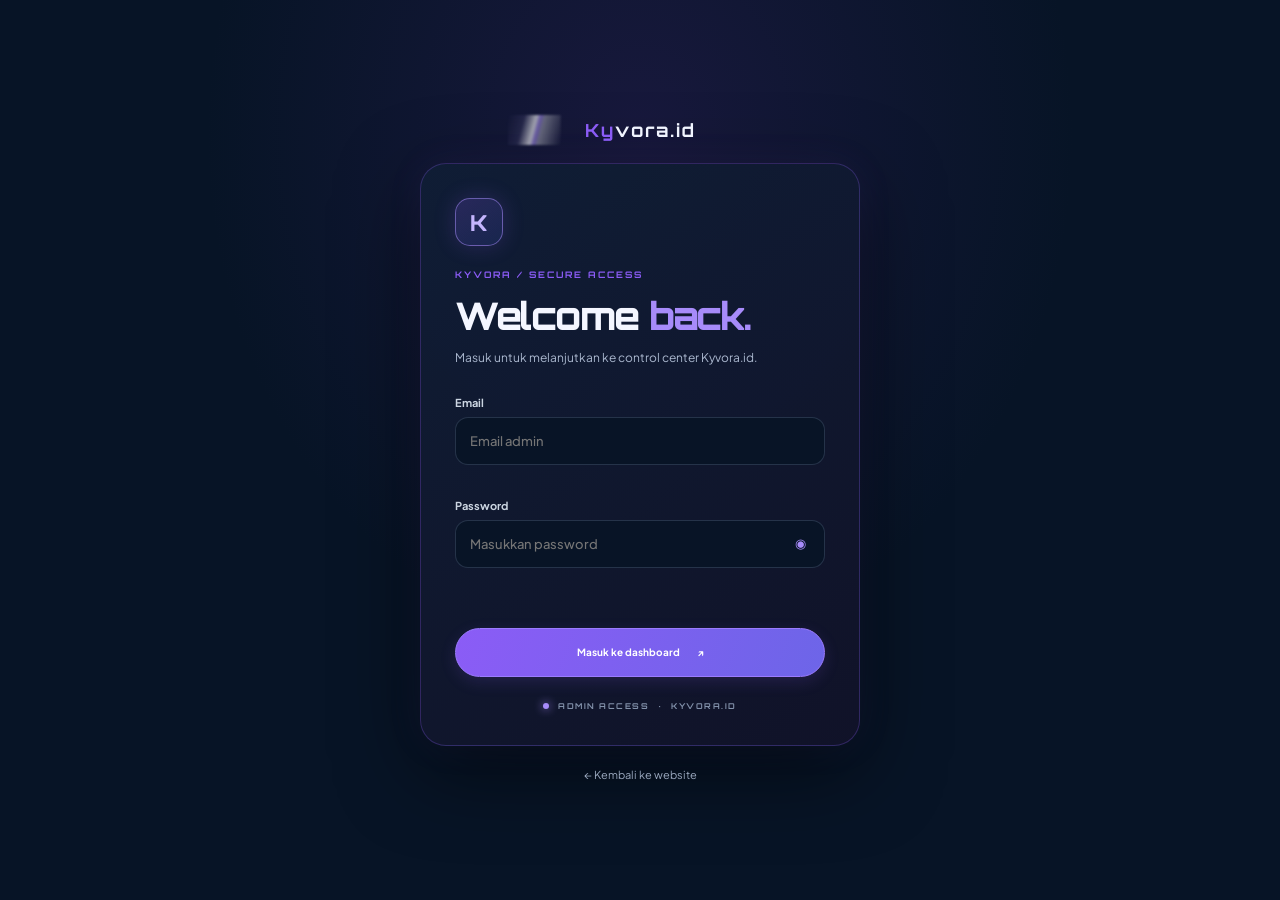
==== admin-catalog.html @ 009f9d8d "Copy Kyvora.id website into independent demo repository" ====
<!doctype html><html lang="id"><head><meta charset="utf-8"><meta name="viewport" content="width=device-width,initial-scale=1"><meta name="theme-color" content="#071426"><title>Kelola Katalog — Kyvora.id</title><link rel="preconnect" href="https://fonts.googleapis.com"><link rel="preconnect" href="https://fonts.gstatic.com" crossorigin><link href="https://fonts.googleapis.com/css2?family=Orbitron:wght@400..900&family=Plus+Jakarta+Sans:wght@400;500;600;700;800&display=swap" rel="stylesheet"><link rel="stylesheet" href="assets/css/style.css?v=admin-auth-2"><script src="assets/js/admin-auth.js?v=1"></script></head><body class="admin-body"><header class="admin-topbar"><a class="brand" href="admin.html"><span class="brand-name"><span class="brand-ky">Ky</span><span class="brand-rest">vora.id</span></span> <span class="admin-label">ADMIN</span></a><div class="admin-menu-wrap"><button class="admin-menu-toggle" aria-label="Buka menu admin" aria-expanded="false">☰</button><nav class="admin-menu"><a href="admin.html">Dashboard</a><a class="active" href="admin-catalog.html">Kelola katalog</a><a href="admin-testimonials.html">Kelola testimoni</a><a href="#" data-auth-placeholder="logout">Logout</a><a href="index.html">← Lihat website</a></nav></div></header><main class="admin-main"><div class="admin-heading"><div><p class="admin-kicker">PRODUCT MANAGEMENT / 01</p><h1>Kelola <span>katalog.</span></h1><p class="admin-subtitle">Tambah akun game, atur detail produk, unggah banyak foto, dan sesuaikan crop sebelum ditampilkan.</p></div><div class="admin-stats"><div><strong id="total-products">0</strong><span>TOTAL PRODUK</span></div><div><strong id="available-products">0</strong><span>TERSEDIA</span></div></div></div><div class="admin-notice"><strong>Penyimpanan lokal sementara</strong><span>Data dan foto hanya tersimpan di browser/perangkat ini. Supabase akan dihubungkan setelah fitur admin selesai.</span></div><div class="admin-layout"><section class="admin-panel admin-form-panel"><div class="admin-panel-heading"><div><p class="admin-kicker">PRODUCT DETAILS</p><h2 id="form-heading">Tambah produk</h2></div><span class="admin-step">01</span></div><form id="product-form"><input type="hidden" id="product-id"><label class="admin-field">Nama akun<input id="product-name" required maxlength="90" placeholder="Contoh: akun Mythic Full Skin"></label><label class="admin-field">Game<input id="product-game" required maxlength="60" placeholder="Contoh: Mobile Legends"></label><label class="admin-field">Harga (Rp)<input id="product-price" type="number" min="0" step="1000" required placeholder="Contoh: 1500000"></label><label class="admin-field">Deskripsi<textarea id="product-description" rows="4" maxlength="1200" placeholder="Rank, skin, item, server, dan detail akun..."></textarea></label><label class="admin-field">Status stok<select id="product-status"><option value="available">Tersedia</option><option value="sold">Terjual</option></select></label><div class="admin-field"><span class="admin-field-label">Foto akun (maksimal 20 foto)</span><label class="upload-area" for="product-images"><span class="upload-symbol">＋</span><strong>Pilih beberapa foto akun</strong><small>JPG, PNG, WebP · Maksimal 20 foto · 8 MB per foto</small><input id="product-images" type="file" accept="image/png,image/jpeg,image/webp" multiple></label><div id="image-queue" class="image-queue"></div></div><div class="admin-form-actions"><button class="admin-primary" type="submit" id="save-product">Simpan produk <span>↗</span></button><button class="admin-secondary" type="button" id="reset-form">Reset</button></div><p class="admin-form-message" id="form-message" role="status"></p></form></section><section class="admin-panel admin-list-panel"><div class="admin-panel-heading"><div><p class="admin-kicker">YOUR INVENTORY</p><h2>Daftar produk</h2></div><span class="admin-step">02</span></div><div class="admin-list-toolbar"><input id="admin-search" type="search" placeholder="Cari nama akun atau game..." aria-label="Cari produk"><button id="export-products" class="admin-secondary" type="button">Backup JSON ↓</button></div><div id="admin-product-list" class="admin-product-list"></div></section></div></main><script src="assets/js/admin-menu.js" defer></script><script src="assets/js/photo-editor.js?v=photo-gesture-2" defer></script><script src="assets/js/admin.js?v=photo-modal-5" defer></script></body></html>
---- assets/css/style.css ----
:root{color-scheme:dark;--bg:#071426;--panel:#0d1b30;--panel2:#12243d;--line:#203653;--text:#f1f5ff;--muted:#9eacc2;--accent:#8b5cf6;--violet:#60a5fa;--font:'Plus Jakarta Sans',sans-serif;--display:'Orbitron',sans-serif}*{box-sizing:border-box}html{scroll-behavior:smooth}body{margin:0;background:var(--bg);color:var(--text);font-family:var(--font);-webkit-font-smoothing:antialiased}a{color:inherit;text-decoration:none}.announcement{height:30px;display:flex;justify-content:center;align-items:center;gap:12px;background:var(--accent);color:#11170b;font-size:9px;font-weight:800;letter-spacing:2px}.announcement span{font-size:13px}.site-header{height:82px;padding:0 7.2%;display:flex;align-items:center;justify-content:space-between;border-bottom:1px solid #ffffff12;background:#071426f2;position:sticky;top:0;z-index:10;backdrop-filter:blur(16px)}.brand{display:flex;align-items:center;gap:10px;font:700 18px var(--display);letter-spacing:2px}.brand-mark{display:grid;place-items:center;width:32px;height:32px;background:var(--accent);color:#10150b;font:700 21px var(--display);clip-path:polygon(0 0,100% 0,100% 72%,72% 100%,0 100%)}.brand-dot{color:var(--accent)}.desktop-nav{display:flex;gap:38px;color:#aeb5c4;font-size:12px}.desktop-nav a:hover,.text-link:hover{color:var(--accent)}.header-cta{font-size:11px;font-weight:700;border:1px solid #394153;padding:12px 17px;border-radius:3px}.header-cta span{color:var(--accent);margin-left:12px}.menu-toggle{display:none;background:none;border:0;color:white;font-size:23px}.hero{min-height:620px;padding:76px 7.2% 65px;display:grid;grid-template-columns:1fr 1fr;gap:5%;align-items:center;overflow:hidden}.hero-copy{max-width:570px}.eyebrow{font-size:9px;letter-spacing:2.5px;font-weight:800;color:var(--accent)}.pulse,.tag-live{display:inline-block;width:7px;height:7px;border-radius:50%;background:var(--accent);box-shadow:0 0 12px var(--accent);margin-right:9px}.hero h1{font:700 clamp(55px,7vw,91px)/.91 var(--display);letter-spacing:-5px;margin:25px 0 22px}.hero h1 span,.section-heading h2 span,.why-inner h2 span,.faq h2 span{color:var(--accent)}.hero-copy>p{color:var(--muted);font-size:13px;line-height:1.9;max-width:440px}.hero-actions{display:flex;align-items:center;gap:27px;margin-top:30px}.button{padding:15px 20px;font-size:11px;font-weight:800;border-radius:3px}.button-primary{background:var(--accent);color:#11170b}.button-primary span{margin-left:24px}.text-link{font-size:11px;font-weight:700}.text-link span{color:var(--accent);margin-left:8px}.hero-meta{display:flex;align-items:center;gap:20px;margin-top:57px}.hero-meta div{display:grid;gap:5px}.hero-meta strong{font:700 10px var(--display);letter-spacing:1px}.hero-meta small{font-size:9px;color:var(--muted)}.hero-meta i{height:25px;width:1px;background:var(--line)}.hero-art{height:440px;position:relative;display:grid;place-items:center;background:radial-gradient(ellipse at 50% 50%,#254b8a55,transparent 58%),linear-gradient(135deg,#0d1b30,#08172a 65%);border:1px solid #8e73ff33;overflow:hidden}.art-grid{position:absolute;inset:0;background-image:linear-gradient(#ffffff09 1px,transparent 1px),linear-gradient(90deg,#ffffff09 1px,transparent 1px);background-size:38px 38px;mask-image:linear-gradient(transparent,#000 20%,#000 80%,transparent)}.orbit{position:absolute;border:1px solid #8b5cf635;border-radius:50%;transform:rotate(-25deg)}.orbit-one{width:390px;height:170px}.orbit-two{width:310px;height:300px;border-color:#60a5fa55;transform:rotate(45deg)}.hero-emblem{width:205px;height:235px;display:flex;flex-direction:column;justify-content:center;align-items:center;gap:12px;background:linear-gradient(145deg,#8b5cf6,#3157a8 75%);clip-path:polygon(0 0,100% 0,100% 76%,50% 100%,0 76%);color:#ffffff;filter:drop-shadow(0 0 35px #8b5cf655);transform:rotate(-7deg)}.emblem-top{font:700 145px/.9 var(--display);letter-spacing:-15px}.emblem-bottom{font:800 10px var(--display);letter-spacing:5px}.floating-tag{position:absolute;display:flex;align-items:center;gap:11px;padding:12px 15px;background:#0d1b30ef;border:1px solid #ffffff20;box-shadow:0 12px 35px #0006}.floating-tag b,.floating-tag small{display:block}.floating-tag b{font-size:9px;letter-spacing:1px}.floating-tag small{font-size:9px;color:var(--muted);margin-top:4px}.tag-top{top:55px;right:25px}.tag-bottom{bottom:55px;left:20px}.tag-icon{font-size:22px;color:var(--accent)}.tag-live{width:6px;height:6px;margin:0}.art-caption{position:absolute;bottom:17px;right:18px;font:700 8px var(--display);letter-spacing:2px;color:#788294}.art-caption span{color:var(--accent)}.ticker{overflow:hidden;border-block:1px solid var(--line);padding:17px 0;color:#b6bdca;font:700 10px var(--display);letter-spacing:2px;white-space:nowrap}.ticker div{text-align:center}.ticker b{color:var(--accent);padding:0 28px}.section-wrap{padding:105px 7.2%}.section-heading{display:flex;justify-content:space-between;align-items:end}.section-heading h2,.faq h2{font:700 clamp(37px,5vw,57px)/1.05 var(--display);letter-spacing:-2px;margin:15px 0}.section-heading p{font-size:12px;color:var(--muted)}.catalog-count{text-align:right;display:grid;gap:4px}.catalog-count strong{font:700 35px var(--display)}.catalog-count span{font-size:8px;letter-spacing:2px;color:var(--muted)}.catalog-tools{display:flex;gap:12px;align-items:center;margin:38px 0 25px;flex-wrap:wrap}.search-box{display:flex;align-items:center;gap:10px;background:var(--panel);border:1px solid var(--line);padding:0 14px;height:43px;flex:1;min-width:210px}.search-box span{font-size:23px;color:var(--accent)}.search-box input{background:none;border:0;outline:0;color:white;width:100%;font:11px var(--font)}.filter-list{display:flex;gap:7px}.filter,.catalog-tools select{height:43px;padding:0 15px;border:1px solid var(--line);background:var(--panel);color:#aab2c0;font:10px var(--font);cursor:pointer}.filter.active{background:var(--accent);color:#11170b;border-color:var(--accent);font-weight:800}.catalog-tools select{min-width:125px}.product-grid{display:grid;grid-template-columns:repeat(3,minmax(0,1fr));gap:18px}.empty-state{grid-column:1/-1;text-align:center;padding:65px 20px;border:1px dashed #30384a;background:#09182b}.empty-state>span{font-size:25px;color:var(--accent)}.empty-state h3{font:600 20px var(--display);margin:13px 0 7px}.empty-state p{font-size:11px;color:var(--muted)}.product-card{background:var(--panel);border:1px solid var(--line);overflow:hidden}.product-image{height:190px;background:linear-gradient(135deg,#202a3c,#111722);display:grid;place-items:center;color:#64728b;font:700 12px var(--display);letter-spacing:2px}.product-info{padding:17px}.product-info h3{font:600 16px var(--display);margin:0 0 8px}.product-info p{font-size:11px;color:var(--muted);line-height:1.6}.product-price{color:var(--accent);font:700 17px var(--display)}.why-section{background:#0b1a2e;border-block:1px solid var(--line)}.why-inner h2{font:700 clamp(36px,5vw,58px)/1.08 var(--display);letter-spacing:-2px;margin:18px 0 55px}.benefit-grid{display:grid;grid-template-columns:repeat(3,1fr);gap:35px}.benefit-grid article{border-top:1px solid #3b4658;padding-top:18px}.benefit-grid article>b{font:700 9px var(--display);letter-spacing:2px;color:var(--accent)}.benefit-grid h3{font:600 18px var(--display);margin:25px 0 10px}.benefit-grid p{font-size:11px;color:var(--muted);line-height:1.8;max-width:270px}.faq{display:grid;grid-template-columns:.8fr 1.2fr;gap:9%}.faq-list details{border-bottom:1px solid var(--line);padding:20px 0}.faq-list summary{cursor:pointer;list-style:none;font-size:12px;font-weight:700;display:flex;justify-content:space-between}.faq-list summary::-webkit-details-marker{display:none}.faq-list summary span{color:var(--accent);font-size:17px}.faq-list details p{font-size:11px;line-height:1.8;color:var(--muted);max-width:490px}.site-footer{padding:35px 7.2%;border-top:1px solid var(--line);display:flex;align-items:center;justify-content:space-between}.site-footer>p,.site-footer>small{font-size:8px;letter-spacing:1.5px;color:var(--muted)}@media(max-width:800px){.site-header{height:70px;padding:0 5%}.desktop-nav{gap:17px}.hero{padding:65px 5%;gap:25px}.hero-art{height:350px}.hero-meta{gap:12px}.section-wrap{padding:80px 5%}.product-grid{grid-template-columns:repeat(2,minmax(0,1fr))}}@media(max-width:600px){.announcement{font-size:8px;letter-spacing:1.3px}.desktop-nav,.header-cta{display:none}.menu-toggle{display:block}.site-header.nav-open .desktop-nav{display:flex;position:absolute;top:69px;left:0;right:0;padding:22px 5%;background:#09182b;flex-direction:column;gap:20px;border-bottom:1px solid var(--line)}.hero{grid-template-columns:1fr;padding-top:55px}.hero h1{font-size:68px}.hero-art{height:330px;margin-top:20px}.hero-meta{margin-top:40px}.section-heading{align-items:start}.section-heading h2{font-size:40px}.catalog-tools{align-items:stretch}.search-box{flex-basis:100%}.filter-list{flex:1}.filter{flex:1;padding:0 9px}.catalog-tools select{flex:1}.product-grid{grid-template-columns:1fr}.product-image{height:210px}.benefit-grid{grid-template-columns:1fr;gap:25px}.why-inner h2{margin-bottom:35px}.faq{grid-template-columns:1fr;gap:20px}.site-footer{flex-wrap:wrap;gap:17px}.site-footer>p{order:3;width:100%}}
.testimonials-page{min-height:calc(100vh - 152px);padding-top:100px}
.testimonials-page h1{font:700 clamp(42px,7vw,76px)/1.08 var(--display);letter-spacing:-3px;margin:24px 0 15px}
.testimonials-page h1 span{color:var(--accent)}
.testimonial-intro{color:var(--muted);font-size:13px;line-height:1.8}
.testimonial-empty{margin-top:55px;padding:65px 24px;text-align:center;border:1px dashed var(--line);background:var(--panel)}
.testimonial-empty>span{font-size:26px;color:var(--accent)}
.testimonial-empty h2{font:600 20px var(--display);margin:16px 0 9px}
.testimonial-empty p{max-width:520px;margin:0 auto;color:var(--muted);font-size:12px;line-height:1.8}

/* Admin dashboard */
.admin-body{min-height:100vh;background:#071426}
.admin-topbar{height:76px;padding:0 7.2%;display:flex;align-items:center;justify-content:space-between;border-bottom:1px solid var(--line);background:#09182b}
.admin-label{font:700 8px var(--font);letter-spacing:2px;color:var(--accent);border:1px solid #8b5cf655;padding:6px 8px;border-radius:2px}
.admin-back{font-size:11px;color:var(--muted)}
.admin-main{max-width:1440px;margin:auto;padding:58px 7.2% 90px}
.admin-heading{display:flex;justify-content:space-between;align-items:end;gap:25px;margin-bottom:30px}
.admin-kicker{font:700 9px var(--display);letter-spacing:2px;color:var(--accent);margin:0 0 12px}
.admin-heading h1{font:700 clamp(36px,5vw,58px)/1.05 var(--display);letter-spacing:-2px;margin:0}
.admin-heading h1 span{color:var(--accent)}
.admin-subtitle{font-size:12px;line-height:1.7;color:var(--muted);max-width:510px}
.admin-stats{display:flex;gap:12px}
.admin-stats div{min-width:112px;padding:16px 18px;border:1px solid var(--line);background:var(--panel);display:grid;gap:7px}
.admin-stats strong{font:700 26px var(--display)}
.admin-stats span{font-size:8px;letter-spacing:1.5px;color:var(--muted)}
.admin-notice{display:flex;gap:14px;align-items:start;padding:15px 18px;border:1px solid #8b5cf644;background:#8b5cf60c;margin-bottom:24px}
.admin-notice strong{font-size:10px;color:#c4b5fd;white-space:nowrap}
.admin-notice span{font-size:10px;line-height:1.6;color:var(--muted)}
.admin-layout{display:grid;grid-template-columns:minmax(290px,.82fr) minmax(0,1.18fr);gap:20px;align-items:start}
.admin-panel{background:var(--panel);border:1px solid var(--line);padding:25px}
.admin-panel-heading{display:flex;justify-content:space-between;align-items:start;margin-bottom:25px}
.admin-panel-heading h2{font:600 19px var(--display);margin:0}
.admin-step{font:700 12px var(--display);color:#61728d}
.admin-field{display:grid;gap:9px;margin-bottom:17px;font-size:10px;font-weight:700;color:#dce5f5}
.admin-field input,.admin-field textarea,.admin-field select,.admin-list-toolbar input{width:100%;border:1px solid #29405f;background:#09182b;color:var(--text);padding:13px 14px;border-radius:2px;outline:none;font:11px var(--font)}
.admin-field input:focus,.admin-field textarea:focus,.admin-field select:focus,.admin-list-toolbar input:focus{border-color:var(--accent)}
.admin-field textarea{resize:vertical;line-height:1.6}
.admin-field-label{font-size:10px;font-weight:700;color:#dce5f5}
.upload-area{min-height:120px;border:1px dashed #385174;background:#09182b;display:flex;flex-direction:column;align-items:center;justify-content:center;gap:7px;cursor:pointer;color:var(--text)}
.upload-area input{display:none}
.upload-area strong{font-size:11px}
.upload-area small{font-size:9px;color:var(--muted);font-weight:400}
.upload-symbol{font-size:24px;color:var(--accent)}
.image-preview{display:flex;align-items:center;gap:12px;margin-top:12px}
.image-preview[hidden]{display:none}
.image-preview img{width:76px;height:65px;object-fit:cover;border:1px solid var(--line)}
.text-button{border:0;background:none;color:#c4b5fd;font:10px var(--font);cursor:pointer}
.admin-form-actions{display:flex;gap:9px;margin-top:23px}
.admin-primary,.admin-secondary{min-height:42px;padding:0 16px;border:1px solid var(--line);font:700 10px var(--font);cursor:pointer}
.admin-primary{background:var(--accent);color:#fff;border-color:var(--accent);flex:1}
.admin-primary span{margin-left:15px}
.admin-secondary{background:#10223a;color:#c5d2e5}
.admin-form-message{min-height:15px;font-size:10px;line-height:1.5;color:#c4b5fd}
.admin-list-toolbar{display:flex;gap:9px;margin-bottom:15px}
.admin-list-toolbar input{min-width:0;flex:1}
.admin-list-toolbar .admin-secondary{white-space:nowrap}
.admin-product-list{display:grid;gap:9px}
.admin-empty{padding:35px 20px;text-align:center;border:1px dashed #29405f;color:var(--muted);font-size:11px;line-height:1.7}
.admin-product-row{display:grid;grid-template-columns:66px minmax(0,1fr) auto;gap:13px;align-items:center;padding:12px;border:1px solid #203653;background:#09182b}
.admin-product-thumb{width:66px;height:66px;object-fit:cover;background:#132640}
.admin-thumb-placeholder{display:grid;place-items:center;color:#8b5cf6;font:700 25px var(--display)}
.admin-product-details{min-width:0;display:grid;gap:5px}
.admin-product-details strong{font-size:11px;overflow-wrap:anywhere}
.admin-product-details span{font-size:9px;color:var(--muted)}
.admin-product-details b{font-size:10px;color:#c4b5fd}
.stock-pill{grid-column:3;grid-row:1;align-self:start;font-size:8px;padding:5px 7px;border-radius:2px;white-space:nowrap}
.stock-pill.is-available{background:#14532d55;color:#86efac}
.stock-pill.is-sold{background:#7f1d1d55;color:#fca5a5}
.admin-row-actions{grid-column:2/4;display:flex;gap:7px;justify-content:flex-end}
.admin-row-actions button{padding:6px 10px;border:1px solid var(--line);background:#10223a;color:#d5def0;font:9px var(--font);cursor:pointer}
.admin-row-actions button[data-action="delete"]{color:#fca5a5}
@media(max-width:900px){.admin-layout{grid-template-columns:1fr}.admin-heading{align-items:start;flex-direction:column}.admin-stats{width:100%}.admin-stats div{flex:1}}
@media(max-width:600px){.admin-topbar{height:66px;padding:0 5%}.admin-main{padding:38px 5% 65px}.admin-heading h1{font-size:39px}.admin-notice{flex-direction:column;gap:6px}.admin-panel{padding:18px}.admin-list-toolbar{flex-wrap:wrap}.admin-list-toolbar input{flex-basis:100%}.admin-product-row{grid-template-columns:54px minmax(0,1fr) auto;gap:9px;padding:9px}.admin-product-thumb{width:54px;height:54px}.admin-product-details strong{font-size:10px}.stock-pill{font-size:7px}}

.product-card>img{display:block;width:100%;height:190px;object-fit:cover;background:#10223a}
@media(max-width:600px){.product-card>img{height:210px}}

/* Admin hamburger navigation, dashboard and image crop controls */
.admin-menu-wrap{position:relative}.admin-menu-toggle{width:42px;height:42px;border:1px solid var(--line);background:var(--panel);color:var(--text);font-size:22px;cursor:pointer;border-radius:3px}.admin-menu{display:none;position:absolute;right:0;top:52px;min-width:220px;padding:8px;background:#0b1a2e;border:1px solid var(--line);box-shadow:0 18px 40px #0008;z-index:30}.admin-menu.is-open{display:grid}.admin-menu a{padding:13px 14px;font-size:11px;color:#c4cfe0;border-bottom:1px solid #ffffff0c}.admin-menu a:last-child{border:0;color:#c4b5fd}.admin-menu a:hover,.admin-menu a.active{background:#172b48;color:#fff}.admin-overview-grid{display:grid;grid-template-columns:repeat(2,minmax(0,1fr));gap:18px;margin:28px 0}.admin-overview-card{display:grid;gap:10px;padding:25px;background:var(--panel);border:1px solid var(--line)}.admin-overview-card:hover{border-color:var(--accent)}.admin-overview-icon{font-size:24px;color:#c4b5fd}.admin-overview-label{font:700 8px var(--display);letter-spacing:1.8px;color:var(--muted)}.admin-overview-card strong{font:700 38px var(--display)}.admin-overview-card b{font:600 15px var(--display)}.admin-overview-card small{font-size:10px;color:var(--muted);line-height:1.6}.admin-overview-card small i{float:right;color:#c4b5fd;font-style:normal}.dashboard-guide{margin-top:20px}.dashboard-guide h2{font:600 20px var(--display);margin:0 0 20px}.dashboard-links{display:grid}.dashboard-links>a{display:flex;align-items:center;gap:16px;padding:17px 0;border-top:1px solid var(--line)}.dashboard-links>a>span{font:700 10px var(--display);color:#a78bfa}.dashboard-links>a div{display:grid;gap:5px;flex:1}.dashboard-links b{font-size:11px}.dashboard-links small{font-size:10px;color:var(--muted)}.dashboard-links i{font-style:normal;color:#c4b5fd}.crop-controls{display:grid;gap:13px;margin-top:14px;padding:14px;background:#09182b;border:1px solid var(--line)}.crop-controls label{display:grid;gap:8px;font-size:10px;color:#dce5f5}.crop-controls select{width:100%;background:#10223a;color:var(--text);border:1px solid #29405f;padding:10px;font:10px var(--font)}.crop-controls input[type=range]{width:100%;accent-color:#8b5cf6}.crop-controls small{font-size:9px;line-height:1.6;color:var(--muted)}.image-queue{display:grid;grid-template-columns:repeat(3,minmax(0,1fr));gap:8px;margin-top:12px}.queue-item{position:relative;min-width:0;border:1px solid var(--line);background:#09182b;overflow:hidden}.queue-item img,.queue-placeholder{display:block;width:100%;aspect-ratio:1;object-fit:cover}.queue-placeholder{display:grid;place-items:center;color:#9eacc2;font:700 10px var(--display)}.queue-item>span{display:block;padding:6px;font-size:8px;color:var(--muted);overflow:hidden;text-overflow:ellipsis;white-space:nowrap}.queue-item>button{position:absolute;right:5px;top:5px;width:23px;height:23px;border:0;border-radius:50%;background:#071426ef;color:white;font-size:17px;cursor:pointer}.queue-count{grid-column:1/-1;color:var(--muted);font-size:9px}.testimonial-grid{display:grid;grid-template-columns:repeat(2,minmax(0,1fr));gap:18px;margin-top:45px}.testimonial-card{background:var(--panel);border:1px solid var(--line);overflow:hidden}.testimonial-photos{display:grid;grid-template-columns:repeat(2,minmax(0,1fr));gap:3px;background:#071426}.testimonial-photos img{width:100%;height:230px;object-fit:cover}.testimonial-card-copy{padding:20px}.testimonial-card-copy small{font-size:8px;letter-spacing:1.5px;color:#c4b5fd}.testimonial-card-copy h2{font:600 17px var(--display);margin:10px 0}.testimonial-card-copy p{font-size:11px;line-height:1.8;color:var(--muted);white-space:pre-wrap}@media(max-width:700px){.admin-overview-grid,.testimonial-grid{grid-template-columns:1fr}.image-queue{grid-template-columns:repeat(3,minmax(0,1fr))}.testimonial-photos img{height:180px}}

/* Mobile/admin layout hardening */
.admin-topbar{position:relative;z-index:50;display:flex!important;align-items:center!important;justify-content:space-between!important;gap:14px!important}
.admin-topbar>.brand{flex:0 1 auto;min-width:0;white-space:nowrap}
.admin-menu-wrap{position:relative!important;display:block!important;flex:0 0 auto!important;margin-left:auto!important}
.admin-menu-toggle{display:grid!important;place-items:center!important;width:42px!important;height:42px!important;padding:0!important;line-height:1!important}
.admin-menu{display:none!important;position:absolute!important;top:calc(100% + 10px)!important;right:0!important;left:auto!important;width:min(260px,calc(100vw - 32px))!important;min-width:0!important;padding:8px!important;background:#0b1a2e!important;border:1px solid var(--line)!important;box-shadow:0 18px 40px #000b!important;z-index:100!important}
.admin-menu.is-open{display:grid!important;grid-template-columns:1fr!important}
.admin-menu a{display:block!important;width:100%!important;padding:14px!important;white-space:normal!important;line-height:1.45!important;font-size:12px!important}
.admin-overview-grid{display:grid!important;grid-template-columns:repeat(2,minmax(0,1fr))!important;gap:16px!important;align-items:stretch!important}
.admin-overview-card{display:grid!important;grid-template-columns:minmax(0,1fr)!important;gap:9px!important;align-content:start!important;min-width:0!important;padding:22px!important;line-height:1.55!important}
.admin-overview-card>*{display:block!important;min-width:0!important}
.admin-overview-card strong{font-size:36px!important;line-height:1.15!important}
.admin-overview-card b{font-size:15px!important;line-height:1.4!important}
.admin-overview-card small{font-size:11px!important;line-height:1.65!important}
.dashboard-guide{display:block!important;margin-top:18px!important}
.dashboard-guide h2{display:block!important;line-height:1.3!important;margin:0 0 18px!important}
.dashboard-links{display:grid!important;grid-template-columns:1fr!important}
.dashboard-links>a{display:flex!important;align-items:center!important;gap:14px!important;width:100%!important;padding:17px 0!important;line-height:1.5!important}
.dashboard-links>a>span{display:block!important;flex:0 0 24px!important}
.dashboard-links>a div{display:grid!important;grid-template-columns:1fr!important;gap:5px!important;flex:1 1 auto!important;min-width:0!important}
.dashboard-links b,.dashboard-links small{display:block!important;line-height:1.55!important}
.dashboard-links i{display:block!important;flex:0 0 auto!important}
@media(max-width:600px){
 .admin-topbar{height:66px!important;padding:0 5%!important}
 .admin-topbar>.brand{font-size:15px!important;letter-spacing:1.3px!important;gap:7px!important}
 .admin-label{font-size:7px!important;padding:5px 6px!important}
 .admin-overview-grid{grid-template-columns:1fr!important;gap:12px!important;margin:22px 0!important}
 .admin-overview-card{padding:19px!important}
 .admin-main{padding-top:34px!important}
 .admin-heading h1{font-size:clamp(34px,10vw,42px)!important;line-height:1.08!important}
 .admin-subtitle{font-size:12px!important;line-height:1.75!important}
 .dashboard-guide{padding:20px!important}
 .dashboard-guide h2{font-size:19px!important}
 .dashboard-links>a{gap:11px!important}
}


/* Per-photo editor */
.photo-editor{border:1px solid var(--line);background:#09182b;padding:10px;margin:12px 0}
.photo-editor-head{display:flex;align-items:center;gap:12px}
.photo-editor-head>img{width:104px;height:104px;object-fit:cover;background:#10223a;border:1px solid var(--line)}
.photo-editor-head>div{display:grid;gap:6px;min-width:0;flex:1}
.photo-editor-head b{font-size:11px}.photo-editor-head small,.photo-preview-tag{font-size:9px;color:var(--muted);overflow-wrap:anywhere}
.photo-preview-tag{color:#c4b5fd}
.photo-editor-head>button{align-self:flex-start;width:28px;height:28px;border:1px solid var(--line);background:#132640;color:#fff;font-size:18px}
.photo-editor-controls{display:grid;grid-template-columns:1fr 1fr;gap:12px;margin-top:12px}
.photo-editor-controls label{display:grid;gap:7px;font-size:9px;color:#dce5f5}
.photo-editor-controls select{width:100%;padding:9px;background:#10223a;border:1px solid #29405f;color:white;font:10px var(--font)}
.photo-editor-controls input{width:100%;accent-color:var(--accent)}
.photo-editor-controls output{color:#c4b5fd;font-size:9px}
@media(max-width:600px){.photo-editor-controls{grid-template-columns:1fr}.photo-editor-head>img{width:84px;height:84px}}
/* Storefront account photo gallery */
.product-gallery{position:relative;overflow:hidden;background:#09182b}
.gallery-track{display:flex;transition:transform .35s ease;will-change:transform}
.gallery-track>img,.gallery-track>.product-image{display:block;flex:0 0 100%;width:100%;height:220px;object-fit:cover;cursor:zoom-in}
.gallery-arrow{position:absolute;top:50%;transform:translateY(-50%);width:34px;height:34px;border:1px solid #ffffff55;border-radius:50%;background:#071426cc;color:#fff;font-size:22px;z-index:2}
.gallery-prev{left:10px}.gallery-next{right:10px}
.gallery-dots{position:absolute;bottom:10px;left:0;right:0;display:flex;justify-content:center;gap:6px}
.gallery-dots button{width:7px;height:7px;padding:0;border:0;border-radius:50%;background:#ffffff70}
.gallery-dots button.active{width:18px;border-radius:8px;background:#c4b5fd}
.product-card-actions{display:flex;align-items:center;justify-content:space-between;gap:10px;margin-top:18px}
.preview-images,.buy-account{min-height:38px;display:inline-flex;align-items:center;justify-content:center;padding:0 12px;border:1px solid var(--line);font:700 9px var(--font)}
.preview-images{background:#10223a;color:#dce5f5;cursor:pointer}.preview-images:disabled{opacity:.45;cursor:not-allowed}
.buy-account{margin-left:auto;background:var(--accent);border-color:var(--accent);color:#fff;white-space:nowrap}
.buy-account.is-sold{background:#26364d;border-color:#26364d;color:#9eacc2;pointer-events:none}
.image-lightbox{position:fixed;inset:0;z-index:9999;display:none;align-items:center;justify-content:center;padding:18px;background:#020711ed}
.image-lightbox.open{display:flex}
.lightbox-panel{position:relative;width:min(92vw,760px);height:min(88vh,850px);display:flex;align-items:center;justify-content:center}
.lightbox-panel>img{max-width:100%;max-height:100%;object-fit:contain}
.lightbox-close,.lightbox-prev,.lightbox-next{position:absolute;z-index:2;width:42px;height:42px;border:1px solid #ffffff44;border-radius:50%;background:#0d1b30eF;color:white;font-size:25px}
.lightbox-close{top:0;right:0}.lightbox-prev{left:0;top:50%}.lightbox-next{right:0;top:50%}
.lightbox-count{position:absolute;bottom:0;left:0;right:0;text-align:center;color:#fff;font-size:11px}
@media(max-width:600px){.gallery-track>img,.gallery-track>.product-image{height:230px}.product-card-actions{gap:7px}.preview-images,.buy-account{padding:0 9px;font-size:8px}}

/* Natural-size storefront gallery refinements */
.product-gallery{position:relative;overflow:hidden;height:auto;touch-action:pan-y}
.gallery-track{display:flex;align-items:flex-start;transition:transform .35s ease;will-change:transform}
.gallery-track>img{display:block;flex:0 0 100%;width:100%;height:auto;max-height:none;object-fit:contain;cursor:zoom-in}
.gallery-track>.product-image{display:grid;flex:0 0 100%;width:100%;height:210px;place-items:center}
.gallery-arrow{display:none!important}
.product-gallery .preview-images{position:absolute;right:10px;bottom:10px;z-index:4;min-height:32px;padding:0 12px;border:1px solid #ffffff55;background:#071426df;color:#fff;font:700 9px var(--font);cursor:pointer;backdrop-filter:blur(8px)}
.product-gallery .gallery-dots{z-index:3;pointer-events:none}
.product-gallery .gallery-dots span{display:block;width:6px;height:6px;border-radius:50%;background:#ffffff75}
.product-gallery .gallery-dots span.active{width:17px;border-radius:8px;background:#c4b5fd}
.product-card-actions{justify-content:flex-end;margin-top:16px}
.buy-account{margin-left:auto}
.lightbox-panel{width:min(96vw,1100px);height:min(94vh,1100px)}
.lightbox-panel>img{width:auto;height:auto;max-width:100%;max-height:100%;object-fit:contain}
.lightbox-prev,.lightbox-next{display:none!important}

/* Per-photo edit modal and tidy image tiles */
.image-queue{display:grid;grid-template-columns:repeat(3,minmax(0,1fr));gap:10px;margin-top:14px}.photo-tile{min-width:0;padding:7px;background:#09182b;border:1px solid var(--line)}.photo-tile>img{display:block;width:100%;height:112px;object-fit:contain;background:#050d19}.photo-tile>small{display:block;padding:7px 2px 1px;color:var(--muted);font-size:9px}.photo-tile-actions{display:flex;gap:5px;margin-top:7px}.photo-tile-actions button{min-width:0;min-height:31px;padding:0 8px;border:1px solid var(--line);background:#142743;color:#e7eaff;font:700 9px var(--font)}.photo-tile-actions [data-edit]{flex:1;color:#c4b5fd}.photo-tile-actions [data-remove]{width:31px;padding:0;color:#fda4af;font-size:18px}.photo-modal[hidden]{display:none!important}.photo-modal{position:fixed;inset:0;z-index:10000;display:none;align-items:center;justify-content:center;padding:16px;background:#020711ef}.photo-modal.is-open{display:flex}.photo-modal-box{width:min(100%,520px);max-height:92vh;overflow:auto;padding:16px;background:#0d1b30;border:1px solid #344969;box-shadow:0 20px 70px #000b}.photo-modal-box>header,.photo-modal-box>footer{display:flex;align-items:center;justify-content:space-between;gap:12px}.photo-modal-box>header{margin-bottom:14px}.photo-modal-box>header strong{font:600 15px var(--display)}.photo-modal-box button{cursor:pointer}.photo-modal-box [data-close]{width:34px;height:34px;border:1px solid var(--line);background:#142743;color:white;font-size:22px}.photo-modal-preview{display:flex;align-items:center;justify-content:center;max-height:48vh;overflow:hidden;padding:8px;background:#050d19;border:1px solid var(--line)}.photo-modal-preview img{display:block;width:auto;height:auto;max-width:100%;max-height:44vh;object-fit:cover;transform-origin:center}.photo-modal-controls{display:grid;gap:13px;margin:16px 0}.photo-modal-controls label{display:grid;gap:7px;font-size:10px;color:#dce5f5}.photo-modal-controls select{width:100%;padding:11px;background:#10223a;border:1px solid #29405f;color:#fff;font:11px var(--font)}.photo-modal-controls input{width:100%;accent-color:var(--accent)}.photo-modal-controls output{color:#c4b5fd}.photo-modal-box>footer{justify-content:flex-end}.photo-modal-box>footer button{min-height:40px;padding:0 13px;border:1px solid var(--line);background:#142743;color:#e5e7eb;font:700 10px var(--font)}.photo-modal-box>footer [data-save]{background:var(--accent);border-color:var(--accent);color:white}@media(max-width:420px){.image-queue{grid-template-columns:repeat(2,minmax(0,1fr))}.photo-tile>img{height:105px}}

.photo-modal-preview{width:100%;aspect-ratio:9 / 16;max-height:48vh}.photo-modal-preview img{width:100%;height:100%;max-width:none;max-height:none;object-fit:cover}

/* Touch-first crop preview: the visible frame is exactly the saved crop */
.photo-modal-preview{position:relative;display:block;width:100%;height:auto;max-height:52vh;aspect-ratio:9 / 16;overflow:hidden;padding:0;touch-action:none;user-select:none;background:#020812;cursor:grab}
.photo-modal-preview:active{cursor:grabbing}
.photo-modal-preview:after{content:"Area di dalam bingkai akan disimpan";position:absolute;left:7px;right:7px;bottom:7px;text-align:center;padding:6px 8px;background:#061426b8;border:1px solid #ffffff30;border-radius:4px;color:#fff;font:10px var(--font);pointer-events:none}
.photo-modal-preview img{position:absolute;inset:0;width:100%;height:100%;max-width:none;max-height:none;object-fit:cover;transform-origin:center;pointer-events:auto;touch-action:none;user-select:none;-webkit-user-drag:none}

/* Make the crop surface reliably receive touch and pointer gestures */
.photo-modal-preview{touch-action:none!important;pointer-events:auto!important;overscroll-behavior:contain}
.photo-modal-preview img{touch-action:none!important;pointer-events:none!important;will-change:transform}

/* Catalog card information hierarchy and aligned purchase row */
.section-heading{grid-template-columns:minmax(0,1fr)!important}
.catalog-count{display:none!important}
.product-info .product-game{margin:7px 0 0!important;font-weight:700!important;color:var(--text)!important;line-height:1.5}
.product-info .product-description{margin:5px 0 0!important;color:var(--muted)!important;font-size:13px!important;font-weight:400!important;line-height:1.65!important}
.product-description>span{display:-webkit-box;-webkit-box-orient:vertical;-webkit-line-clamp:2;overflow:hidden;white-space:normal;overflow-wrap:anywhere}
.product-description.is-expanded>span{display:block;-webkit-line-clamp:unset;overflow:visible}
.description-toggle{display:inline-block;margin-top:5px;padding:0;border:0;background:transparent;color:#c4b5fd;font:600 11px var(--font);cursor:pointer}
.product-card-actions{display:flex!important;align-items:center!important;justify-content:space-between!important;gap:12px!important;margin-top:22px!important}
.product-card-actions .product-price{margin:0!important;font-size:clamp(17px,4.5vw,24px)!important;line-height:1.2!important;font-weight:700!important;color:var(--accent)!important}
.product-card-actions .buy-account{margin:0 0 0 auto!important;flex:0 0 auto}
@media(max-width:420px){.product-info .product-description{font-size:12px!important}.product-card-actions{margin-top:20px!important}.product-card-actions .product-price{font-size:18px!important}.product-card-actions .buy-account{min-height:40px!important}}

/* Catalog horizontal filters, sell panel and editorial footer */
.catalog-tools-new{display:grid;gap:14px}
.catalog-tabs-wrap{width:100%;overflow-x:auto;overscroll-behavior-x:contain;scrollbar-width:none}
.catalog-tabs-wrap::-webkit-scrollbar{display:none}
.catalog-tabs{display:flex!important;flex-wrap:nowrap!important;align-items:center;gap:8px!important;width:max-content;min-width:100%;padding-bottom:3px}
.catalog-tabs .filter{white-space:nowrap;flex:0 0 auto}
.category-filter{display:flex;align-items:center;gap:8px;min-height:42px;padding:0 13px;border:1px solid var(--line);background:#0d1b30;color:var(--muted);white-space:nowrap;font:600 12px var(--font)}
.category-filter select{max-width:150px;border:0;outline:0;background:transparent;color:var(--text);font:600 12px var(--font)}
.category-filter option{background:#0d1b30;color:#fff}
.sell-panel{display:flex;align-items:center;justify-content:space-between;gap:24px;margin:18px 0 24px;padding:24px;border:1px solid var(--line);background:linear-gradient(120deg,#10213a,#0b1729)}
.sell-panel[hidden]{display:none!important}
.sell-panel>div{max-width:620px}
.sell-kicker{margin:0 0 8px;color:#c4b5fd;font:700 10px var(--font);letter-spacing:2px}
.sell-panel h3{margin:0 0 8px;color:var(--text);font:700 clamp(18px,3vw,25px) var(--display);line-height:1.35}
.sell-panel p:not(.sell-kicker){margin:0;color:var(--muted);font-size:13px;line-height:1.7}
.sell-whatsapp{flex:0 0 auto;white-space:nowrap}
.site-footer{display:grid;gap:22px}
.footer-main{max-width:600px}
.footer-main p{max-width:520px;margin:12px 0 0;color:var(--muted);font-size:13px;line-height:1.8}
.site-footer>small{padding-top:16px;border-top:1px solid var(--line)}
.page-hero{padding-top:90px;padding-bottom:70px}
.page-hero h1{max-width:850px;margin:20px 0;font:800 clamp(38px,7vw,76px) var(--display);line-height:1.12;letter-spacing:-2px}
.page-hero h1 span{color:var(--accent)}
.page-hero>p:last-child{max-width:620px;color:var(--muted);font-size:16px;line-height:1.8}
.why-inner .benefit-grid{grid-template-columns:repeat(3,minmax(0,1fr))}
.why-cta{display:flex;align-items:center;justify-content:space-between;gap:20px;margin-top:48px;padding-top:30px;border-top:1px solid var(--line)}
.why-cta h2{margin:0;font:700 clamp(20px,4vw,34px) var(--display)}
@media(max-width:640px){.catalog-tabs{gap:6px!important}.catalog-tabs .filter{padding:0 13px;min-height:42px}.category-filter{padding:0 10px}.category-filter select{max-width:125px}.sell-panel{align-items:flex-start;flex-direction:column;padding:18px}.sell-whatsapp{width:100%;justify-content:center}.page-hero{padding-top:60px;padding-bottom:45px}.why-inner .benefit-grid{grid-template-columns:1fr}.why-cta{align-items:flex-start;flex-direction:column}.site-footer{padding-top:32px}}

/* Compact navbar search; catalog starts directly below navigation */
.site-header{position:sticky;top:0;z-index:1000}
.header-search-wrap{position:relative;display:flex;align-items:center;order:2}
.header-search-toggle{display:grid;place-items:center;width:42px;height:42px;padding:0;border:0;background:transparent;color:var(--text);font:400 30px/1 var(--font);cursor:pointer}
.menu-toggle{order:3}
.header-search-panel{position:absolute;top:calc(100% + 12px);right:0;width:min(88vw,360px);padding:10px;background:#0d1b30;border:1px solid var(--line);box-shadow:0 16px 40px #0008}
.header-search-panel[hidden]{display:none!important}
.header-search-panel .search-box{display:flex;width:100%;min-height:46px}
.header-search-panel .search-box input{width:100%;min-width:0}
.catalog{padding-top:clamp(34px,6vw,76px)!important}
@media(max-width:640px){.header-search-toggle{width:36px;height:40px;font-size:28px}.header-search-panel{right:-48px;width:min(92vw,360px)}.site-header{gap:10px}}

/* Homepage: hide only the hero headline/copy, retain its links, trust points and artwork */
.hero-copy>.eyebrow,.hero-copy>h1,.hero-copy>p{display:none!important}
.hero-copy{align-self:center}
.hero-actions{margin-top:0}
.hero-meta{margin-top:38px}
@media(max-width:600px){.hero{padding-top:28px;padding-bottom:36px;min-height:0;gap:26px}.hero-copy{max-width:none}.hero-actions{flex-wrap:wrap;gap:18px}.hero-meta{margin-top:28px;gap:clamp(8px,3vw,18px)}.hero-meta strong{font-size:9px}.hero-meta small{font-size:8px}.hero-art{margin-top:0;height:290px}}
/* Hidden product grid must remain hidden despite its display:grid rule */
.product-grid[hidden]{display:none!important}
.sell-panel[hidden]{display:none!important}
/* Clean magnifier icon and viewport-aligned search popover */
.header-search-toggle{width:42px;height:42px;display:grid;place-items:center;flex:0 0 42px}
.search-icon{position:relative;display:block;width:17px;height:17px;border:2.5px solid currentColor;border-radius:50%;transform:translate(-2px,-2px)}
.search-icon:after{content:"";position:absolute;width:8px;height:2.5px;right:-6px;bottom:-3px;border-radius:2px;background:currentColor;transform:rotate(48deg);transform-origin:left center}
.header-search-panel{position:fixed;top:92px;right:5vw;left:auto;width:min(90vw,360px);z-index:1100;margin:0}
.header-search-panel .search-box{min-width:0;flex:none}
.header-search-panel .search-box span{flex:0 0 auto}
@media(max-width:640px){.header-search-toggle{width:38px;height:42px;flex-basis:38px}.header-search-panel{top:80px;right:5vw;width:min(90vw,360px)}.site-header{gap:clamp(10px,4vw,24px)}}


/* KYVORA PILL SYSTEM — consistent rounded controls across public and admin pages */
:root{--pill-radius:999px;--pill-surface:#10223a}
.button,.header-cta,.filter,.catalog-tools select,.category-filter,
.header-search-toggle,.menu-toggle,.admin-menu-toggle,
.admin-primary,.admin-secondary,.admin-form-actions button,
.admin-list-toolbar button,.admin-row-actions button,
.admin-menu a,.admin-label,.stock-pill,
.photo-editor button,.photo-editor-controls select,
.crop-controls select,.why-cta .button,
.sell-whatsapp,.product-info .button,.preview-button{
  border-radius:var(--pill-radius)!important;
}
.header-cta{padding:11px 18px}
.filter{padding-inline:19px}
.catalog-tools select{padding-inline:18px}
.category-filter{border-radius:var(--pill-radius)!important;overflow:hidden}
.category-filter select{border:0!important;border-radius:0!important}
.admin-menu{border-radius:20px!important;padding:9px!important}
.admin-menu a{border:0!important;margin:2px 0;padding:12px 16px!important}
.admin-menu a:last-child{border:0!important}
.admin-menu-toggle{display:grid;place-items:center}
.admin-primary,.admin-secondary,.admin-form-actions button,.admin-list-toolbar button{padding-inline:19px}
.admin-row-actions button{padding:7px 13px}
.admin-label,.stock-pill{padding:6px 11px}
.header-search-toggle{border:1px solid transparent!important}
.header-search-panel{border-radius:20px!important;overflow:hidden}
.header-search-panel .search-box{border-radius:var(--pill-radius)!important;overflow:hidden}
@media(max-width:600px){
 .filter{padding-inline:15px}
 .catalog-tools select{padding-inline:15px}
 .admin-primary,.admin-secondary,.admin-form-actions button,.admin-list-toolbar button{min-height:42px}
}

/* Final storefront controls: compact search beside hamburger */
@media(max-width:600px){
  .site-header{justify-content:flex-start!important;gap:0!important}
  .header-search-wrap{order:3!important;margin-left:auto!important;flex:0 0 34px!important;width:34px!important}
  .menu-toggle{order:4!important;margin-left:12px!important;flex:0 0 30px!important;width:30px!important;padding:0!important}
  .header-search-toggle{width:30px!important;height:36px!important;flex:0 0 30px!important}
  .search-icon{width:13px!important;height:13px!important;border-width:2px!important;transform:translate(-2px,-2px)!important}
  .search-icon:after{width:6px!important;height:2px!important;right:-5px!important;bottom:-2px!important}
  .header-search-panel{right:0!important}
}
/* Purchase action is a clear text link, not a filled square button */
.product-card-actions .buy-account{
  min-height:0!important;
  padding:4px 0!important;
  border:0!important;
  border-radius:0!important;
  background:transparent!important;
  color:var(--accent)!important;
  font:700 14px/1.4 var(--font)!important;
  letter-spacing:.1px;
  text-decoration:none!important;
  box-shadow:none!important;
}
.product-card-actions .buy-account:not(.is-sold):hover{color:#b69aff!important;text-decoration:underline!important;text-underline-offset:4px}
.product-card-actions .buy-account.is-sold{color:#8290a5!important;pointer-events:none}
@media(max-width:420px){
 .product-card-actions .buy-account{font-size:15px!important}
}
/* Keep the image preview control styled like the supplied reference */
.product-gallery .preview-images{
  border-radius:0!important;
  background:#071426df!important;
  border:1px solid #ffffff55!important;
  color:#fff!important;
  padding:0 14px!important;
  min-height:34px!important;
  font:700 10px var(--font)!important;
}

/* Brand-consistent public navigation dropdown */
@media(max-width:600px){
 .site-header.nav-open .desktop-nav{
   display:grid!important;grid-template-columns:1fr!important;gap:7px!important;
   top:69px!important;left:5%!important;right:5%!important;width:90%!important;
   padding:12px!important;background:var(--panel)!important;
   border:1px solid var(--line)!important;border-radius:20px!important;
   box-shadow:0 18px 44px #000b!important;backdrop-filter:blur(18px);
 }
 .site-header.nav-open .desktop-nav a{
   display:block;padding:13px 16px;border-radius:999px;
   background:#12243d;color:var(--text);font-size:12px;font-weight:700;
   border:1px solid #203653;
 }
 .site-header.nav-open .desktop-nav a:first-child,
 .site-header.nav-open .desktop-nav a:nth-child(2){color:#c4b5fd}
 .site-header.nav-open .desktop-nav a:active,
 .site-header.nav-open .desktop-nav a:hover{background:#1b3152;border-color:var(--accent)}
}
/* Admin dropdown uses the same navy surfaces and violet active accent */
.admin-menu{background:var(--panel)!important;border:1px solid var(--line)!important;border-radius:20px!important;box-shadow:0 18px 44px #000b!important}
.admin-menu a{border-radius:999px!important;background:transparent;color:var(--text)!important}
.admin-menu a.active,.admin-menu a:hover{background:#172b48!important;color:#c4b5fd!important}
.admin-menu a:last-child{color:#c4b5fd!important}
/* Image preview overlay follows Kyvora's navy / violet brand */
.image-lightbox{background:rgba(7,20,38,.97)!important;backdrop-filter:blur(12px)}
.lightbox-panel{background:linear-gradient(145deg,#0d1b30,#071426)!important;border:1px solid #203653!important;border-radius:20px!important;padding:12px!important;box-shadow:0 24px 80px #000b!important}
.lightbox-panel>img{border-radius:10px!important}
.lightbox-close{background:#12243d!important;border:1px solid #8b5cf688!important;color:#f1f5ff!important}
.lightbox-count{bottom:7px!important;color:#c4b5fd!important;text-shadow:0 2px 8px #000}

/* Smooth finger swipe transitions in visitor image preview */
.lightbox-panel>img{
  touch-action:pan-y;
  user-select:none;
  -webkit-user-drag:none;
  will-change:transform,opacity;
}
.lightbox-panel>img.slide-next{animation:kyvora-preview-next .34s cubic-bezier(.22,.75,.25,1)}
.lightbox-panel>img.slide-prev{animation:kyvora-preview-prev .34s cubic-bezier(.22,.75,.25,1)}
@keyframes kyvora-preview-next{
  0%{opacity:.45;transform:translateX(34px) scale(.985)}
  100%{opacity:1;transform:translateX(0) scale(1)}
}
@keyframes kyvora-preview-prev{
  0%{opacity:.45;transform:translateX(-34px) scale(.985)}
  100%{opacity:1;transform:translateX(0) scale(1)}
}
@media(prefers-reduced-motion:reduce){
 .lightbox-panel>img.slide-next,.lightbox-panel>img.slide-prev{animation:none}
}

/* Custom Kyvora category dropdown — avoid native Android select popup */
.category-filter{position:relative;display:flex;align-items:center;gap:14px;overflow:visible!important}
.category-filter>select{position:absolute!important;width:1px!important;height:1px!important;opacity:0!important;pointer-events:none!important;left:-9999px!important}
.custom-category{position:relative;min-width:0;flex:1}
.category-trigger{width:100%;height:42px;padding:0 15px;border:0;background:transparent;color:var(--text);font:600 12px var(--font);display:flex;align-items:center;justify-content:space-between;gap:15px;cursor:pointer}
.category-current{overflow:hidden;text-overflow:ellipsis;white-space:nowrap}
.category-chevron{color:#aebbd0;font-size:19px;transition:transform .2s ease}
.category-filter.is-open .category-chevron{transform:rotate(180deg)}
.category-options{position:absolute;z-index:40;top:calc(100% + 10px);right:0;min-width:220px;width:max-content;max-width:min(290px,80vw);max-height: min(320px,55vh);overflow-y:auto;padding:7px;background:linear-gradient(145deg,#10213a,#0b192d);border:1px solid #294365;border-radius:18px;box-shadow:0 18px 45px #000b}
.category-options[hidden]{display:none!important}
.category-options [role=option]{display:block;width:100%;padding:12px 14px;text-align:left;border:0;border-radius:999px;background:transparent;color:#dce6f5;font:500 12px var(--font);cursor:pointer}
.category-options [role=option]+[role=option]{margin-top:3px}
.category-options [role=option]:hover,.category-options [role=option].selected{background:#1b3152;color:#c4b5fd}
.category-options [role=option].selected{font-weight:700}
@media(max-width:600px){.category-options{min-width:200px;right:0}.category-filter{gap:8px}}

/* Preview gambar button — Kyvora branded pill control */
.product-gallery .preview-images{
  min-height:36px!important;
  padding:0 16px!important;
  border:1px solid #8b5cf688!important;
  border-radius:999px!important;
  background:linear-gradient(135deg,#12243dF2,#071426F2)!important;
  color:#f1f5ff!important;
  font:700 10px var(--font)!important;
  letter-spacing:.15px;
  box-shadow:0 5px 18px #0007, inset 0 1px 0 #ffffff12!important;
  backdrop-filter:blur(10px);
  -webkit-backdrop-filter:blur(10px);
  transition:background .2s ease,border-color .2s ease,transform .2s ease,color .2s ease!important;
}
.product-gallery .preview-images:active{
  transform:scale(.96);
  background:#30205a!important;
  border-color:#a78bfa!important;
}
@media(hover:hover){
 .product-gallery .preview-images:hover{
  background:linear-gradient(135deg,#263c60,#182944)!important;
  border-color:#a78bfa!important;
  color:#c4b5fd!important;
 }
}

/* Full Kyvora wordmark: unchanged typography, purple KY + white VORA.ID */
.brand-name{position:relative;display:inline-flex;align-items:center;white-space:nowrap;animation:kyvora-write-loop 5.3s cubic-bezier(.22,.75,.25,1) infinite,kyvora-chakra-pulse 5.8s ease-in-out infinite;transform-origin:center}
.brand-name::before{content:"";position:absolute;z-index:1;inset:-48% -7%;pointer-events:none;opacity:0;background:
linear-gradient(112deg,transparent 0 43%,#8b5cf600 44%,#8b5cf6 45%,#c4b5fd 46%,#fff 47%,#c4b5fd 48%,#8b5cf6 49%,#536dff 50%,#536dff00 53% 100%),
linear-gradient(72deg,transparent 0 34%,#8b5cf600 35%,#a78bfa 36%,#fff 37%,#8b5cf6 38%,transparent 40% 100%),
linear-gradient(128deg,transparent 0 60%,#536dff00 61%,#536dff 62%,#c4b5fd 63%,#fff 64%,#8b5cf6 65%,transparent 67% 100%),
radial-gradient(circle at 12% 18%,#c4b5fd 0 1.8px,transparent 3.5px),
radial-gradient(circle at 25% 82%,#fff 0 1.5px,transparent 3px),
radial-gradient(circle at 42% 12%,#a78bfa 0 2px,transparent 3.8px),
radial-gradient(circle at 62% 88%,#fff 0 1.6px,transparent 3px),
radial-gradient(circle at 82% 24%,#c4b5fd 0 2px,transparent 3.8px),
radial-gradient(circle at 93% 72%,#8b5cf6 0 1.8px,transparent 3.5px);
filter:drop-shadow(0 0 3px #fff) drop-shadow(0 0 8px #a78bfa) drop-shadow(0 0 15px #8b5cf6) drop-shadow(0 0 23px #536dff);mix-blend-mode:screen;animation:kyvora-chidori-flash 5.3s ease-in-out infinite}
.brand-name::after{content:"";position:absolute;z-index:2;top:-18%;bottom:-18%;left:0;width:48%;pointer-events:none;background:linear-gradient(105deg,transparent 0%,#c4b5fd18 28%,#fff9 48%,#a78bfa88 55%,#fff5 62%,transparent 100%);filter:blur(1px);transform:translateX(-145%);animation:kyvora-shine-loop 5.3s ease-in-out infinite}
.brand-ky{color:#8b5cf6!important;animation:kyvora-chidori 5.8s ease-in-out infinite}
.brand-rest{color:#f1f5ff!important;animation:kyvora-rest-glow 5.8s ease-in-out infinite}
@keyframes kyvora-write-loop{0%{clip-path:inset(0 100% 0 0);opacity:.35}34%{clip-path:inset(0 0 0 0);opacity:1}100%{clip-path:inset(0 0 0 0);opacity:1}}
@keyframes kyvora-chidori-flash{0%,37%,48%,100%{opacity:0;transform:translateX(-2%) scale(.96)}39%{opacity:.55}40.5%{opacity:1;transform:translateX(1%) scale(1.035)}42%{opacity:.78;transform:translateX(-1%) scale(1)}43%{opacity:1;transform:translateX(1%) scale(1.025)}45%{opacity:.9;transform:translateX(-1%) scale(1)}47%{opacity:0;transform:translateX(2%) scale(1.01)}}
@keyframes kyvora-shine-loop{0%,77%{transform:translateX(-145%);opacity:0}79%{opacity:1}94%{transform:translateX(245%);opacity:.95}100%{transform:translateX(245%);opacity:0}}
@keyframes kyvora-chakra-pulse{
  0%,72%,100%{filter:drop-shadow(0 0 0 transparent)}
  76%{filter:drop-shadow(0 0 5px #8b5cf6aa)}
  80%{filter:drop-shadow(0 0 11px #8b5cf6dd) drop-shadow(0 0 18px #5b7cff66)}
  86%{filter:drop-shadow(0 0 4px #8b5cf699)}
}
@keyframes kyvora-chidori{
  0%,72%,100%{text-shadow:0 0 0 transparent}
  76%{text-shadow:0 0 5px #a78bfa,0 0 12px #8b5cf6}
  80%{text-shadow:0 0 9px #c4b5fd,0 0 20px #8b5cf6,0 0 28px #536dff}
  86%{text-shadow:0 0 3px #8b5cf6}
}
@keyframes kyvora-rest-glow{
  0%,72%,100%{text-shadow:0 0 0 transparent}
  80%{text-shadow:0 0 7px #8b5cf655,0 0 15px #8b5cf633}
}
@media(prefers-reduced-motion:reduce){
 .brand-name,.brand-ky,.brand-rest,.brand-name::before,.brand-name::after{animation:none!important;clip-path:none!important;opacity:1!important;transform:none!important}
}


/* Secondary public pages: keep the hamburger pinned to the far-right of the navbar */
@media(max-width:600px){
 .secondary-page .site-header .menu-toggle{margin-left:auto!important;flex:0 0 30px!important;width:30px!important;}
}


/* Testimonial pages: compact mobile flow and prevent admin content overflow */
.testimonials-page{
  min-height:0!important;
}
.testimonial-grid{
  margin-top:24px!important;
}
.testimonial-empty{
  margin-top:28px!important;
  padding:30px 20px!important;
}
.admin-layout,.admin-panel,.admin-list-panel,.admin-product-list{
  min-width:0;
}
.admin-product-details b{
  display:-webkit-box;
  -webkit-box-orient:vertical;
  -webkit-line-clamp:2;
  overflow:hidden;
  overflow-wrap:anywhere;
  word-break:break-word;
  line-height:1.55;
}
@media(max-width:600px){
  .admin-main{
    width:100%;
    padding:28px 5% 48px!important;
  }
  .admin-layout{
    grid-template-columns:minmax(0,1fr)!important;
    gap:14px!important;
  }
  .admin-panel{
    width:100%;
    padding:16px!important;
  }
  .admin-panel-heading{
    margin-bottom:18px!important;
  }
  .admin-list-toolbar{
    gap:9px!important;
  }
  .admin-list-toolbar input{
    width:100%;
    min-width:0;
  }
  .admin-product-row{
    grid-template-columns:48px minmax(0,1fr)!important;
    gap:9px!important;
    align-items:start!important;
  }
  .admin-product-thumb{
    width:48px!important;
    height:48px!important;
  }
  .admin-product-details{
    min-width:0!important;
    overflow:hidden;
  }
  .admin-product-details strong,
  .admin-product-details span,
  .admin-product-details b{
    min-width:0;
    max-width:100%;
    overflow-wrap:anywhere;
    word-break:break-word;
  }
  .admin-row-actions{
    grid-column:2;
    justify-content:flex-end;
    margin-top:2px;
  }
  .testimonials-page{
    padding:54px 5% 24px!important;
  }
  .testimonials-page h1{
    margin:18px 0 12px!important;
    font-size:clamp(36px,8.5vw,54px)!important;
    line-height:1.12!important;
    letter-spacing:-2px!important;
  }
  .testimonial-intro{
    margin:0!important;
    font-size:13px!important;
  }
  .testimonial-empty{
    margin-top:24px!important;
    padding:26px 18px!important;
  }
  #testimonial-content.section-wrap{
    padding:8px 5% 54px!important;
  }
  .testimonial-grid{
    grid-template-columns:minmax(0,1fr)!important;
    gap:14px!important;
    margin-top:0!important;
  }
  .testimonial-card-copy{
    padding:16px!important;
  }
  .testimonial-photos img{
    height:190px!important;
  }
}


/* Editorial refinement: FAQ, Kyvora benefits and contextual footers */
.page-hero{max-width:1180px;margin:0 auto}
.page-hero h1{max-width:900px}
.page-hero>p:last-child{max-width:680px}
.why-inner{padding-top:74px!important;padding-bottom:74px!important}
.why-section-heading{max-width:680px;margin-bottom:38px}
.why-section-heading h2{margin:14px 0 12px;font:700 clamp(32px,5vw,48px)/1.12 var(--display);letter-spacing:-1.8px}
.why-section-heading h2 span{color:var(--accent)}
.why-section-intro{max-width:560px;margin:0;color:var(--muted);font-size:14px;line-height:1.8}
.why-inner .benefit-grid{gap:26px 30px}
.why-inner .benefit-grid article{padding:22px 20px 18px;border:1px solid var(--line);border-radius:14px;background:linear-gradient(145deg,#10213a99,#0b192d88);min-width:0}
.benefit-number{display:inline-flex;color:#a78bfa;font:700 10px var(--display);letter-spacing:2px}
.why-inner .benefit-grid h3{margin:18px 0 9px;font-size:15px;line-height:1.5}
.why-inner .benefit-grid p{max-width:none;margin:0;font-size:12px;line-height:1.8}
.why-cta{margin-top:42px;padding:30px 0 0}
.why-cta-copy{max-width:520px;margin:10px 0 0;color:var(--muted);font-size:13px;line-height:1.8}
.faq.section-wrap{max-width:1180px;margin:0 auto;padding-top:82px;padding-bottom:82px;align-items:start}
.faq-intro{position:sticky;top:112px}
.faq-intro h1{font:700 clamp(36px,5vw,58px)/1.08 var(--display);letter-spacing:-2px;margin:18px 0}
.faq-intro h1 span{color:var(--accent)}
.faq-intro>p:not(.eyebrow){max-width:380px;color:var(--muted);font-size:14px;line-height:1.85}
.faq-contact-link{display:inline-flex;margin-top:18px;color:#c4b5fd;font-size:12px;font-weight:700}
.faq-list{min-width:0}
.faq-list details{padding:22px 0}
.faq-list summary{gap:18px;line-height:1.6}
.faq-list summary span{flex:0 0 auto}
.faq-list details p{max-width:620px;font-size:12px;line-height:1.85}
.site-footer .footer-main{min-width:0}
.site-footer .footer-main p{max-width:650px}
@media(max-width:600px){
 .page-hero{padding-top:58px!important;padding-bottom:42px!important}
 .page-hero h1{font-size:clamp(34px,8.5vw,48px)!important;line-height:1.16!important;letter-spacing:-1.5px!important}
 .page-hero>p:last-child{font-size:13px!important;line-height:1.8!important}
 .why-inner{padding-top:44px!important;padding-bottom:48px!important}
 .why-section-heading{margin-bottom:24px}
 .why-section-heading h2{font-size:32px;line-height:1.16}
 .why-section-intro{font-size:13px}
 .why-inner .benefit-grid{grid-template-columns:minmax(0,1fr)!important;gap:12px!important}
 .why-inner .benefit-grid article{padding:18px 17px;border-radius:12px}
 .why-inner .benefit-grid h3{margin:12px 0 7px;font-size:14px}
 .why-inner .benefit-grid p{font-size:12px;line-height:1.75}
 .why-cta{margin-top:28px;padding-top:24px}
 .why-cta h2{font-size:22px;line-height:1.3}
 .why-cta-copy{font-size:12px}
 .faq.section-wrap{padding:54px 5% 52px!important;grid-template-columns:minmax(0,1fr)!important;gap:24px!important}
 .faq-intro{position:static}
 .faq-intro h1{font-size:clamp(36px,9vw,48px);margin:14px 0 10px;line-height:1.12}
 .faq-intro>p:not(.eyebrow){font-size:13px;line-height:1.75}
 .faq-contact-link{margin-top:10px}
 .faq-list details{padding:17px 0}
 .faq-list summary{font-size:12px;gap:12px}
 .faq-list details p{font-size:12px}
 .site-footer{align-items:flex-start}
 .site-footer .footer-main p{font-size:12px;line-height:1.75}
}


/* Admin controls: Kyvora pill language + branded dropdowns */
.admin-label{border-radius:999px!important;padding:7px 11px!important}
.admin-menu-toggle{width:42px!important;height:42px!important;border-radius:999px!important;border-color:#8b5cf655!important;background:linear-gradient(145deg,#142744,#0b192d)!important;color:#c4b5fd!important;transition:background .2s ease,border-color .2s ease,box-shadow .2s ease,transform .2s ease}
.admin-menu-toggle:hover,.admin-menu-toggle[aria-expanded="true"]{border-color:var(--accent)!important;background:linear-gradient(135deg,#8b5cf6,#5b6de8)!important;color:#fff!important;box-shadow:0 0 18px #8b5cf644}
.admin-menu{min-width:230px!important;padding:9px!important;border:1px solid #6550a8!important;border-radius:18px!important;background:linear-gradient(155deg,#122440 0%,#09172b 72%)!important;box-shadow:0 18px 42px #0009,0 0 24px #8b5cf61a!important;backdrop-filter:blur(18px)}
.admin-menu a{display:flex!important;align-items:center;min-height:42px;margin:3px 0;padding:11px 14px!important;border:1px solid transparent!important;border-radius:999px!important;color:#cbd5e1!important;transition:background .18s ease,border-color .18s ease,color .18s ease}
.admin-menu a:last-child{border:1px solid transparent!important;color:#c4b5fd!important}
.admin-menu a:hover,.admin-menu a.active{border-color:#8b5cf655!important;background:linear-gradient(100deg,#8b5cf633,#536dff20)!important;color:#fff!important}
.admin-primary,.admin-secondary,.admin-row-actions button{border-radius:999px!important;transition:background .18s ease,border-color .18s ease,color .18s ease,transform .18s ease,box-shadow .18s ease}
.admin-primary{background:linear-gradient(110deg,#8b5cf6,#6d65e8)!important;border-color:#9b7bff!important;color:#fff!important;box-shadow:0 5px 16px #8b5cf626}
.admin-primary:hover{background:linear-gradient(110deg,#9b73ff,#7185ff)!important;box-shadow:0 7px 20px #8b5cf644;transform:translateY(-1px)}
.admin-secondary{background:#12243d!important;border-color:#405477!important;color:#dbe5f5!important}
.admin-secondary:hover,.admin-row-actions button:hover{background:#1b3152!important;border-color:#8b5cf6!important;color:#fff!important}
.admin-row-actions button{padding:7px 13px!important;background:#12243d!important;border-color:#344967!important}
.admin-row-actions button[data-action="delete"]{border-color:#7f3e58!important;background:#351b32!important;color:#fda4af!important}
.admin-row-actions button[data-action="delete"]:hover{border-color:#fb7185!important;background:#51233d!important;color:#ffe4e6!important}
.admin-form-actions{flex-wrap:wrap}
.admin-field select,.crop-controls select{color-scheme:dark;appearance:none;-webkit-appearance:none;border-color:#405477!important;border-radius:10px!important;background-color:#0b1b31!important;background-image:url("data:image/svg+xml,%3Csvg xmlns='http://www.w3.org/2000/svg' width='16' height='16' viewBox='0 0 24 24' fill='none' stroke='%23a78bfa' stroke-width='2' stroke-linecap='round' stroke-linejoin='round'%3E%3Cpath d='m6 9 6 6 6-6'/%3E%3C/svg%3E")!important;background-repeat:no-repeat!important;background-position:right 13px center!important;background-size:15px!important;padding-right:38px!important}
.admin-field select:focus,.crop-controls select:focus{border-color:#8b5cf6!important;box-shadow:0 0 0 3px #8b5cf620;outline:none}
.admin-field select option,.crop-controls select option{background:#0d1b30;color:#f1f5ff}
.dashboard-links>a{border:1px solid transparent!important;border-radius:999px;padding:13px 16px!important;transition:background .18s ease,border-color .18s ease}
.dashboard-links>a:hover{border-color:#8b5cf655!important;background:linear-gradient(100deg,#8b5cf61c,#536dff12)}
.dashboard-links>a>i{color:#a78bfa}
@media(max-width:600px){.admin-menu{min-width:min(230px,calc(100vw - 10%))!important}.admin-form-actions .admin-primary{flex:1 1 100%}.admin-form-actions .admin-secondary{flex:1}.admin-row-actions button{padding:7px 12px!important}}


/* Homepage: compact brand intro and remove unused vertical space */
.brand-intro{
  max-width:1440px;
  margin:0 auto;
  padding:18px 7.2% 0;
}
.brand-intro p{
  max-width:850px;
  margin:0;
  padding:13px 17px;
  border-left:2px solid var(--accent);
  background:linear-gradient(90deg,#8b5cf615,transparent 85%);
  color:#c2cde0;
  font-size:12px;
  line-height:1.75;
}
.hero{min-height:0;padding-top:42px;padding-bottom:42px}
.hero-meta{margin-top:36px}
.catalog.section-wrap{padding-top:38px;padding-bottom:70px}
.catalog-tools{margin-top:0;margin-bottom:20px}
.site-footer .footer-main p{max-width:620px;line-height:1.75}
@media(max-width:800px){
 .brand-intro{padding:15px 5% 0}
 .hero{padding-top:30px;padding-bottom:30px}
 .catalog.section-wrap{padding-top:28px;padding-bottom:50px}
}
@media(max-width:600px){
 .brand-intro{padding:12px 5% 0}
 .brand-intro p{padding:10px 12px;font-size:11px;line-height:1.7}
 .hero{padding-top:25px;padding-bottom:22px;gap:12px}
 .hero-meta{margin-top:26px;gap:10px;justify-content:space-between}
 .hero-meta strong{font-size:8px;letter-spacing:.7px}
 .hero-meta small{font-size:8px}
 .hero-art{height:285px;margin-top:8px}
 .catalog.section-wrap{padding-top:22px;padding-bottom:42px}
 .catalog-tools{margin-top:0;margin-bottom:16px}
 .site-footer{padding-top:25px;padding-bottom:25px}
}


/* Visitor language selector: fixed beside search, with compact anchored dropdown */
.language-selector{position:relative;display:flex;align-items:center;flex:0 0 auto;z-index:1110;margin:0 10px 0 0!important}
.language-toggle{width:38px;height:38px;display:grid;place-items:center;border:1px solid #8b5cf644;border-radius:50%;background:linear-gradient(145deg,#111b32,#17112c);color:#c4b5fd;cursor:pointer;transition:border-color .2s,box-shadow .2s,transform .2s}
.language-toggle:hover,.language-selector.is-open .language-toggle{border-color:#a78bfa;box-shadow:0 0 0 3px #8b5cf622,0 0 18px #8b5cf655;transform:translateY(-1px)}
.language-globe{font-size:22px;line-height:1;display:block}
.language-menu{position:absolute;top:calc(100% + 10px);right:-42px;width:250px;max-width:calc(100vw - 24px);max-height:min(440px,calc(100dvh - 150px));overflow-y:auto;overscroll-behavior:contain;padding:7px;border:1px solid #7654c8;background:linear-gradient(145deg,#0d1930 0%,#17112d 100%);border-radius:17px;box-shadow:0 18px 45px #000b,0 0 24px #8b5cf622;display:grid;gap:3px;z-index:1115}
.language-menu[hidden]{display:none}
.language-menu button{width:100%;min-height:40px;display:grid;grid-template-columns:25px minmax(0,1fr) auto;align-items:center;gap:9px;padding:7px 10px;border:1px solid transparent;border-radius:11px;background:transparent;color:#dce5f5;text-align:left;font:500 11px var(--font);cursor:pointer;transition:background .18s,border-color .18s,box-shadow .18s,color .18s}
.language-menu button:hover{background:#31204d;color:#fff;border-color:#8b5cf666}
.language-menu button.is-active{background:linear-gradient(100deg,#542b8c66,#172b4b);border-color:#a78bfa;color:#e9ddff;box-shadow:inset 0 0 14px #8b5cf622,0 0 10px #8b5cf633;text-shadow:0 0 10px #c4b5fd66}
.language-flag{font-size:17px;line-height:1}
.language-menu small{font:700 8px var(--display);letter-spacing:1px;color:#9b8bc7}
@media(max-width:600px){.language-selector{margin:0 8px 0 0!important}.language-toggle{width:36px;height:36px}.language-menu{right:-42px;width:250px;max-width:calc(100vw - 24px);max-height:calc(100dvh - 145px)}}

/* Mobile search popover: keep it inside viewport and below the navbar */
.header-search-panel{position:fixed!important;top:calc(var(--kyvora-header-bottom,82px) + 10px)!important;left:12px!important;right:12px!important;width:auto!important;max-width:520px;margin:0 auto!important;padding:9px!important;border-radius:22px!important;z-index:1105!important;box-shadow:0 16px 42px #0009,0 0 0 1px #8b5cf622!important;}
.header-search-panel .search-box{width:100%;min-width:0;min-height:54px;border-radius:999px!important;overflow:hidden}
.header-search-panel .search-box input{min-width:0;width:100%;font-size:14px!important;padding:0 14px!important}
.header-search-panel .search-box span{flex:0 0 24px;text-align:center}
@media(max-width:640px){.header-search-panel{top:calc(var(--kyvora-header-bottom,82px) + 8px)!important;left:10px!important;right:10px!important;width:auto!important;max-width:none;padding:8px!important}.header-search-panel .search-box{min-height:50px}.site-header{overflow:visible}}


/* Refined mobile search panel */
.header-search-panel{position:fixed!important;top:calc(var(--kyvora-header-bottom,82px) + 8px)!important;left:10px!important;right:10px!important;width:auto!important;max-width:none!important;margin:0!important;padding:8px!important;border-radius:20px!important;z-index:1105!important;box-shadow:0 16px 42px #0009,0 0 0 1px #8b5cf622!important}
.header-search-panel .search-box{width:100%;min-width:0;min-height:50px;border-radius:999px!important;overflow:hidden}
.header-search-panel .search-box input{min-width:0;width:100%;font-size:14px!important;padding:0 14px!important}
@media(max-width:640px){.site-header{overflow:visible}.header-search-panel{top:calc(var(--kyvora-header-bottom,82px) + 8px)!important}}


/* Definitive mobile navbar ordering: logo | language flag | search | hamburger */
@media(max-width:600px){
 .site-header{display:flex!important;justify-content:flex-start!important;align-items:center!important;gap:0!important;padding-left:5%!important;padding-right:5%!important;}
 .site-header>.brand{order:1!important;flex:0 1 auto!important;min-width:0!important;margin-right:0!important;}
 .site-header>.language-selector{order:2!important;flex:0 0 36px!important;width:36px!important;margin:0 0 0 auto!important;position:relative!important;}
 .site-header>.header-search-wrap{order:3!important;flex:0 0 30px!important;width:30px!important;margin:0 0 0 12px!important;}
 .site-header>.menu-toggle{order:4!important;flex:0 0 30px!important;width:30px!important;margin:0 0 0 12px!important;}
 .site-header>.language-selector .language-toggle{width:36px!important;height:36px!important;}
 .site-header>.language-selector .language-menu{top:calc(100% + 9px)!important;right:0!important;left:auto!important;width:230px!important;max-width:calc(100vw - 24px)!important;padding:7px!important;gap:3px!important;}
 .site-header>.language-selector .language-menu button{min-height:42px!important;grid-template-columns:24px minmax(0,1fr) auto!important;padding:7px 9px!important;font-size:11px!important;}
 .site-header>.language-selector .language-menu small{font-size:8px!important;}
}


/* Match LEOOSTORE country-flag treatment: compact 23px flag, 36px control */
.language-selector{display:inline-flex!important;align-items:center!important;justify-content:center!important;flex:0 0 36px!important;width:36px!important;min-width:36px!important;height:36px!important;margin:0 0 0 auto!important;padding:0!important;position:relative!important;isolation:isolate!important;}
button.language-toggle{all:unset!important;box-sizing:border-box!important;-webkit-appearance:none!important;appearance:none!important;width:36px!important;min-width:36px!important;height:36px!important;min-height:36px!important;padding:0!important;margin:0!important;display:flex!important;align-items:center!important;justify-content:center!important;overflow:hidden!important;border:1px solid #6d4bd1!important;border-radius:999px!important;background:linear-gradient(135deg,#17233b,#0a1221)!important;color:#f5f3ff!important;box-shadow:0 0 14px #713cff35!important;cursor:pointer!important;}
button.language-toggle:hover, .language-selector.is-open button.language-toggle{border-color:#a78bfa!important;box-shadow:0 0 0 2px #8b5cf622,0 0 14px #713cff55!important;}
.language-globe{box-sizing:border-box!important;width:23px!important;height:23px!important;min-width:23px!important;min-height:23px!important;display:flex!important;align-items:center!important;justify-content:center!important;overflow:hidden!important;border-radius:50%!important;font-family:Arial,sans-serif!important;font-size:19px!important;font-weight:400!important;line-height:23px!important;letter-spacing:0!important;padding:0!important;margin:0!important;transform:none!important;}
.language-menu .language-flag{box-sizing:border-box!important;width:23px!important;height:23px!important;display:inline-flex!important;align-items:center!important;justify-content:center!important;overflow:hidden!important;border-radius:50%!important;font-family:Arial,sans-serif!important;font-size:17px!important;line-height:23px!important;}
@media(max-width:600px){
 .site-header{display:flex!important;align-items:center!important;justify-content:flex-start!important;gap:0!important;width:100%!important;max-width:100%!important;box-sizing:border-box!important;}
 .site-header>.brand{order:1!important;display:flex!important;flex:1 1 auto!important;min-width:0!important;max-width:calc(100% - 140px)!important;margin:0!important;white-space:nowrap!important;}
 .site-header>.brand .brand-name{font-size:inherit!important;white-space:nowrap!important;}
 .site-header>.language-selector{order:2!important;flex:0 0 36px!important;margin:0 0 0 auto!important;}
 .site-header>.header-search-wrap{order:3!important;flex:0 0 30px!important;width:30px!important;margin:0 0 0 12px!important;}
 .site-header>.menu-toggle{order:4!important;flex:0 0 30px!important;width:30px!important;margin:0 0 0 12px!important;}
}


/* Kyvora public interaction polish — buttons, product shine and hero motion */
body:not(.admin-body) :is(
  .button,.header-cta,.header-search-toggle,.menu-toggle,.language-toggle,
  .desktop-nav a,.filter,.category-trigger,.category-options button,
  .preview-images,.buy-account,.faq-contact-link,.sell-whatsapp,.text-link
){
  transition:
    color .24s ease,
    background-color .24s ease,
    background .24s ease,
    border-color .24s ease,
    box-shadow .24s ease,
    filter .24s ease,
    transform .24s cubic-bezier(.2,.75,.25,1);
  -webkit-tap-highlight-color:transparent;
}
body:not(.admin-body) :is(
  .button,.header-cta,.header-search-toggle,.menu-toggle,.language-toggle,
  .desktop-nav a,.filter,.category-trigger,.category-options button,
  .preview-images,.buy-account,.faq-contact-link,.sell-whatsapp,.text-link
):hover{
  filter:brightness(1.12);
  box-shadow:0 0 0 1px #8b5cf633,0 0 17px #8b5cf644;
  transform:translateY(-1px) scale(1.015);
}
body:not(.admin-body) :is(
  .button,.header-cta,.header-search-toggle,.menu-toggle,.language-toggle,
  .filter,.category-trigger,.category-options button,
  .preview-images,.buy-account,.faq-contact-link,.sell-whatsapp
):active{
  filter:brightness(1.08);
  transform:scale(.98);
  box-shadow:0 0 0 1px #a78bfa66,0 0 12px #8b5cf655;
}
body:not(.admin-body) :is(button,a):focus-visible{
  outline:2px solid #a78bfa;
  outline-offset:3px;
}

/* Product photos: one soft diagonal shine sweep, independent of gallery swiping */
.product-gallery::after{
  content:"";
  position:absolute;
  z-index:2;
  inset:-35% auto -35% -65%;
  width:38%;
  pointer-events:none;
  opacity:0;
  transform:skewX(-22deg);
  background:linear-gradient(90deg,transparent 0%,#ffffff08 25%,#ffffff45 49%,#c4b5fd35 58%,#ffffff08 76%,transparent 100%);
  filter:blur(2px);
  animation:kyvora-product-shine 7.2s ease-in-out infinite;
}
@keyframes kyvora-product-shine{
  0%,68%{left:-65%;opacity:0}
  72%{opacity:.75}
  88%{left:135%;opacity:.7}
  100%{left:135%;opacity:0}
}

/* Hero trust points and floating labels reveal in a calm stagger */
.hero-meta>div{
  opacity:0;
  animation:kyvora-hero-rise .7s cubic-bezier(.2,.75,.25,1) forwards;
}
.hero-meta>div:nth-of-type(1){animation-delay:.15s}
.hero-meta>div:nth-of-type(2){animation-delay:.3s}
.hero-meta>div:nth-of-type(3){animation-delay:.45s}
@keyframes kyvora-hero-rise{
  from{opacity:0;transform:translateY(9px)}
  to{opacity:1;transform:translateY(0)}
}
.floating-tag{
  animation:kyvora-tag-enter .8s cubic-bezier(.2,.75,.25,1) both;
}
.tag-top{animation-delay:.35s}
.tag-bottom{animation-delay:.55s}
@keyframes kyvora-tag-enter{
  from{opacity:0;transform:translateY(10px) scale(.985)}
  to{opacity:1;transform:translateY(0) scale(1)}
}
.tag-icon{
  animation:kyvora-star-breathe 4.8s ease-in-out infinite;
}
@keyframes kyvora-star-breathe{
  0%,100%{filter:drop-shadow(0 0 0 #a78bfa00);transform:rotate(0deg)}
  50%{filter:drop-shadow(0 0 7px #a78bfa99);transform:rotate(12deg)}
}
.emblem-bottom .emblem-ky{color:#8b5cf6}
.emblem-bottom .emblem-rest{color:#f1f5ff}
.emblem-bottom .emblem-ky,
.emblem-bottom .emblem-rest{
  text-shadow:0 0 12px #8b5cf633;
}
@media(prefers-reduced-motion:reduce){
  body:not(.admin-body) :is(button,a){transition:none!important}
  .product-gallery::after,.hero-meta>div,.floating-tag,.tag-icon{
    animation:none!important;opacity:1!important;transform:none!important
  }
}


/* Secondary public pages: search shortcut sits before the hamburger */
@media(max-width:600px){
  .secondary-page .site-header>.header-search-wrap{
    order:2!important;
    flex:0 0 36px!important;
    width:36px!important;
    margin:0 12px 0 auto!important;
  }
  .secondary-page .site-header>.header-search-toggle{
    width:36px!important;
    height:36px!important;
    flex:0 0 36px!important;
  }
  .secondary-page .site-header>.menu-toggle{
    order:3!important;
    margin-left:0!important;
  }
}

/* Continuous ambient motion for homepage trust points */
.hero-meta strong{
  display:inline-block;
  transform-origin:left center;
  animation:kyvora-meta-glow 4.6s ease-in-out infinite;
}
.hero-meta>div:nth-of-type(1) strong{animation-delay:0s}
.hero-meta>div:nth-of-type(2) strong{animation-delay:1.15s}
.hero-meta>div:nth-of-type(3) strong{animation-delay:2.3s}
.hero-meta small{animation:kyvora-meta-copy 4.6s ease-in-out infinite}
.hero-meta>div:nth-of-type(1) small{animation-delay:0s}
.hero-meta>div:nth-of-type(2) small{animation-delay:1.15s}
.hero-meta>div:nth-of-type(3) small{animation-delay:2.3s}
@keyframes kyvora-meta-glow{
  0%,100%{color:var(--text);text-shadow:0 0 0 transparent;filter:brightness(1)}
  48%{color:#c4b5fd;text-shadow:0 0 8px #8b5cf688,0 0 17px #536dff44;filter:brightness(1.18)}
}
@keyframes kyvora-meta-copy{
  0%,100%{color:var(--muted)}
  48%{color:#d6d9e8}
}
@media(prefers-reduced-motion:reduce){
  .hero-meta strong,.hero-meta small{animation:none!important}
}

/* Temporary admin login — local prototype */
.admin-login-body{min-height:100vh;background:radial-gradient(ellipse at 50% 15%,#39216a55,transparent 48%),#071426}
.admin-login-shell{min-height:100vh;display:flex;flex-direction:column;align-items:center;justify-content:center;padding:28px 18px;gap:22px}
.admin-login-brand{text-decoration:none}
.admin-login-card{width:min(100%,440px);padding:34px;border:1px solid #8b5cf644;border-radius:26px;background:linear-gradient(145deg,#101e35f5,#111329f5);box-shadow:0 24px 80px #0008,0 0 35px #8b5cf618}
.admin-login-symbol{width:48px;height:48px;display:grid;place-items:center;margin-bottom:23px;border:1px solid #a78bfa88;border-radius:15px;background:linear-gradient(145deg,#8b5cf633,#536dff22);color:#c4b5fd;font:800 22px var(--display);box-shadow:0 0 22px #8b5cf633}
.admin-login-card h1{margin:8px 0 9px;color:#f4f6ff;font:800 clamp(30px,7vw,38px) var(--display);letter-spacing:-1.5px}
.admin-login-card h1 span{color:#a78bfa}
.admin-login-copy{margin:0 0 27px;color:#aab7ce;font-size:12px;line-height:1.7}
.admin-login-card form{display:grid;gap:17px}
.admin-login-card .admin-field{display:grid;gap:8px;color:#cbd5e1;font-size:11px;font-weight:700}
.admin-login-card .admin-field input{box-sizing:border-box;width:100%;min-height:48px;padding:0 14px;border:1px solid #52617d66;border-radius:13px;background:#081426;color:#f8fafc;font:500 13px var(--font);outline:none}
.admin-login-card .admin-field input:focus{border-color:#a78bfa;box-shadow:0 0 0 3px #8b5cf622}
.admin-password-wrap{position:relative;display:block}
.admin-password-wrap input{padding-right:48px!important}
.admin-password-wrap button{position:absolute;top:5px;right:6px;width:38px;height:38px;border:0;border-radius:10px;background:transparent;color:#a78bfa;cursor:pointer}
.admin-login-error{min-height:16px;margin:-7px 0 0;color:#fca5a5;font-size:11px}
.admin-login-submit{width:100%;min-height:49px;justify-content:center;border:1px solid #a78bfa55;border-radius:999px;cursor:pointer}
.admin-login-submit:disabled{opacity:.7;cursor:wait}
.admin-login-foot{display:flex;align-items:center;justify-content:center;gap:9px;margin-top:24px;color:#8291aa;font:700 8px var(--display);letter-spacing:1.5px}
.admin-login-dot{width:6px;height:6px;border-radius:50%;background:#a78bfa;box-shadow:0 0 10px #a78bfa}
.admin-login-back{color:#9ba9bf;font-size:11px;text-decoration:none}
.admin-login-back:hover{color:#c4b5fd}
@media(max-width:520px){.admin-login-card{padding:27px 22px;border-radius:22px}}
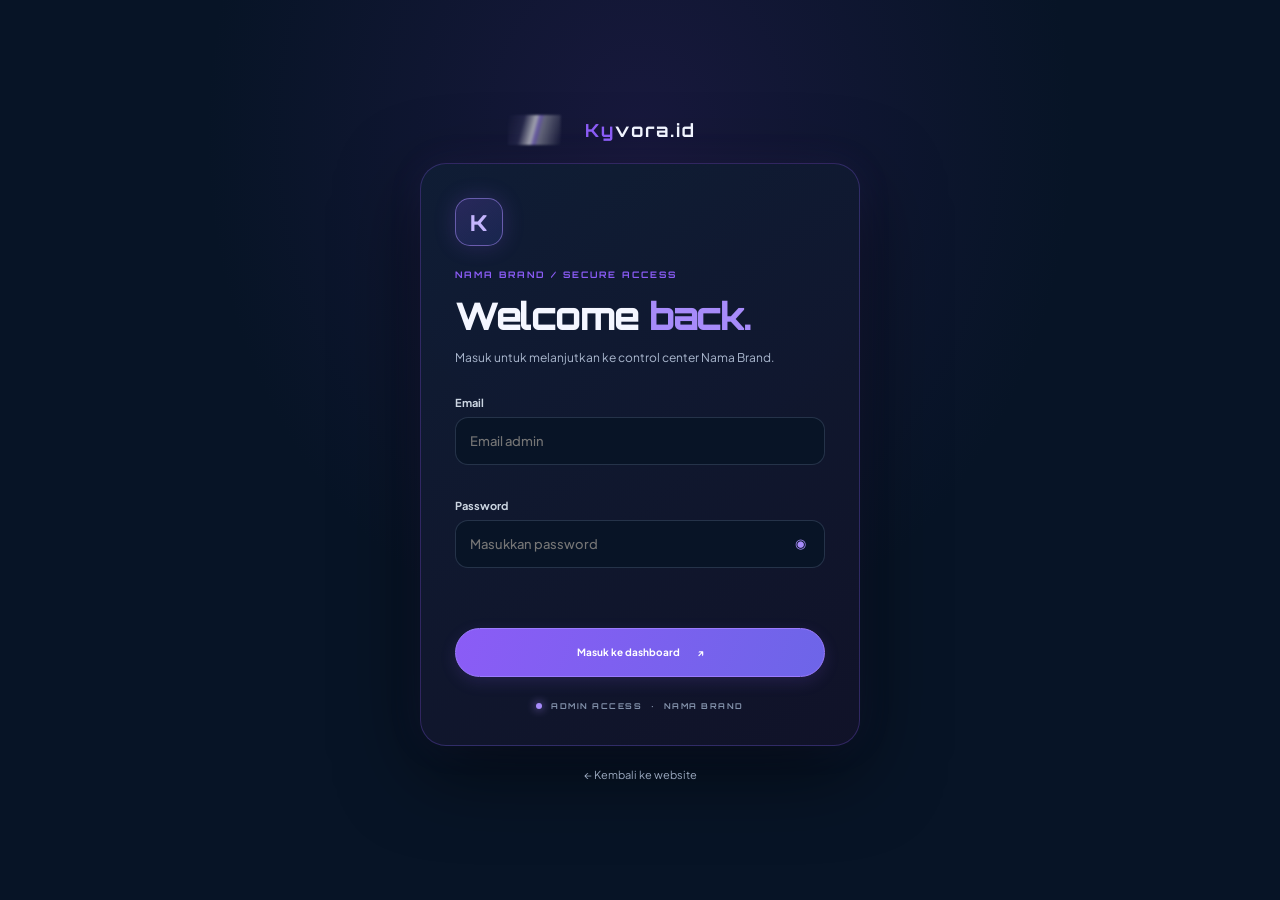
==== commit a9a714c3: "Add editable demo defaults and product contact fields" ====
--- a/admin-catalog.html
+++ b/admin-catalog.html
@@ -1 +1 @@
-<!doctype html><html lang="id"><head><meta charset="utf-8"><meta name="viewport" content="width=device-width,initial-scale=1"><meta name="theme-color" content="#071426"><title>Kelola Katalog — Kyvora.id</title><link rel="preconnect" href="https://fonts.googleapis.com"><link rel="preconnect" href="https://fonts.gstatic.com" crossorigin><link href="https://fonts.googleapis.com/css2?family=Orbitron:wght@400..900&family=Plus+Jakarta+Sans:wght@400;500;600;700;800&display=swap" rel="stylesheet"><link rel="stylesheet" href="assets/css/style.css?v=admin-auth-2"><script src="assets/js/admin-auth.js?v=1"></script></head><body class="admin-body"><header class="admin-topbar"><a class="brand" href="admin.html"><span class="brand-name"><span class="brand-ky">Ky</span><span class="brand-rest">vora.id</span></span> <span class="admin-label">ADMIN</span></a><div class="admin-menu-wrap"><button class="admin-menu-toggle" aria-label="Buka menu admin" aria-expanded="false">☰</button><nav class="admin-menu"><a href="admin.html">Dashboard</a><a class="active" href="admin-catalog.html">Kelola katalog</a><a href="admin-testimonials.html">Kelola testimoni</a><a href="#" data-auth-placeholder="logout">Logout</a><a href="index.html">← Lihat website</a></nav></div></header><main class="admin-main"><div class="admin-heading"><div><p class="admin-kicker">PRODUCT MANAGEMENT / 01</p><h1>Kelola <span>katalog.</span></h1><p class="admin-subtitle">Tambah akun game, atur detail produk, unggah banyak foto, dan sesuaikan crop sebelum ditampilkan.</p></div><div class="admin-stats"><div><strong id="total-products">0</strong><span>TOTAL PRODUK</span></div><div><strong id="available-products">0</strong><span>TERSEDIA</span></div></div></div><div class="admin-notice"><strong>Penyimpanan lokal sementara</strong><span>Data dan foto hanya tersimpan di browser/perangkat ini. Supabase akan dihubungkan setelah fitur admin selesai.</span></div><div class="admin-layout"><section class="admin-panel admin-form-panel"><div class="admin-panel-heading"><div><p class="admin-kicker">PRODUCT DETAILS</p><h2 id="form-heading">Tambah produk</h2></div><span class="admin-step">01</span></div><form id="product-form"><input type="hidden" id="product-id"><label class="admin-field">Nama akun<input id="product-name" required maxlength="90" placeholder="Contoh: akun Mythic Full Skin"></label><label class="admin-field">Game<input id="product-game" required maxlength="60" placeholder="Contoh: Mobile Legends"></label><label class="admin-field">Harga (Rp)<input id="product-price" type="number" min="0" step="1000" required placeholder="Contoh: 1500000"></label><label class="admin-field">Deskripsi<textarea id="product-description" rows="4" maxlength="1200" placeholder="Rank, skin, item, server, dan detail akun..."></textarea></label><label class="admin-field">Status stok<select id="product-status"><option value="available">Tersedia</option><option value="sold">Terjual</option></select></label><div class="admin-field"><span class="admin-field-label">Foto akun (maksimal 20 foto)</span><label class="upload-area" for="product-images"><span class="upload-symbol">＋</span><strong>Pilih beberapa foto akun</strong><small>JPG, PNG, WebP · Maksimal 20 foto · 8 MB per foto</small><input id="product-images" type="file" accept="image/png,image/jpeg,image/webp" multiple></label><div id="image-queue" class="image-queue"></div></div><div class="admin-form-actions"><button class="admin-primary" type="submit" id="save-product">Simpan produk <span>↗</span></button><button class="admin-secondary" type="button" id="reset-form">Reset</button></div><p class="admin-form-message" id="form-message" role="status"></p></form></section><section class="admin-panel admin-list-panel"><div class="admin-panel-heading"><div><p class="admin-kicker">YOUR INVENTORY</p><h2>Daftar produk</h2></div><span class="admin-step">02</span></div><div class="admin-list-toolbar"><input id="admin-search" type="search" placeholder="Cari nama akun atau game..." aria-label="Cari produk"><button id="export-products" class="admin-secondary" type="button">Backup JSON ↓</button></div><div id="admin-product-list" class="admin-product-list"></div></section></div></main><script src="assets/js/admin-menu.js" defer></script><script src="assets/js/photo-editor.js?v=photo-gesture-2" defer></script><script src="assets/js/admin.js?v=photo-modal-5" defer></script></body></html>+<!doctype html><html lang="id"><head><meta charset="utf-8"><meta name="viewport" content="width=device-width,initial-scale=1"><meta name="theme-color" content="#071426"><title>Kelola Katalog — Nama Brand</title><link rel="preconnect" href="https://fonts.googleapis.com"><link rel="preconnect" href="https://fonts.gstatic.com" crossorigin><link href="https://fonts.googleapis.com/css2?family=Orbitron:wght@400..900&family=Plus+Jakarta+Sans:wght@400;500;600;700;800&display=swap" rel="stylesheet"><link rel="stylesheet" href="assets/css/style.css?v=admin-auth-2"><script src="assets/js/admin-auth.js?v=1"></script></head><body class="admin-body"><header class="admin-topbar"><a class="brand" href="admin.html"><span class="brand-name"><span class="brand-ky">Nama</span><span class="brand-rest"> Brand</span></span> <span class="admin-label">ADMIN</span></a><div class="admin-menu-wrap"><button class="admin-menu-toggle" aria-label="Buka menu admin" aria-expanded="false">☰</button><nav class="admin-menu"><a href="admin.html">Dashboard</a><a class="active" href="admin-catalog.html">Kelola katalog</a><a href="admin-testimonials.html">Kelola testimoni</a><a href="#" data-auth-placeholder="logout">Logout</a><a href="index.html">← Lihat website</a></nav></div></header><main class="admin-main"><div class="admin-heading"><div><p class="admin-kicker">PRODUCT MANAGEMENT / 01</p><h1>Kelola <span>katalog.</span></h1><p class="admin-subtitle">Tambah akun game, atur detail produk, unggah banyak foto, dan sesuaikan crop sebelum ditampilkan.</p></div><div class="admin-stats"><div><strong id="total-products">0</strong><span>TOTAL PRODUK</span></div><div><strong id="available-products">0</strong><span>TERSEDIA</span></div></div></div><div class="admin-notice"><strong>Penyimpanan lokal sementara</strong><span>Data dan foto hanya tersimpan di browser/perangkat ini. Supabase akan dihubungkan setelah fitur admin selesai.</span></div><div class="admin-layout"><section class="admin-panel admin-form-panel"><div class="admin-panel-heading"><div><p class="admin-kicker">PRODUCT DETAILS</p><h2 id="form-heading">Tambah produk</h2></div><span class="admin-step">01</span></div><form id="product-form"><input type="hidden" id="product-id"><label class="admin-field">Nama akun<input id="product-name" required maxlength="90" placeholder="Contoh: akun Mythic Full Skin"></label><label class="admin-field">Game<input id="product-game" required maxlength="60" placeholder="Contoh: Mobile Legends"></label><label class="admin-field">Slug produk<input id="product-slug" maxlength="100" placeholder="contoh: akun-mobile-legends-mythic"></label><label class="admin-field">Nomor WhatsApp tujuan<input id="product-whatsapp" inputmode="tel" maxlength="20" placeholder="6285823538473"></label><label class="admin-field">Harga (Rp)<input id="product-price" type="number" min="0" step="1000" required placeholder="Contoh: 1500000"></label><label class="admin-field">Deskripsi<textarea id="product-description" rows="4" maxlength="1200" placeholder="Rank, skin, item, server, dan detail akun..."></textarea></label><label class="admin-field">Status stok<select id="product-status"><option value="available">Tersedia</option><option value="sold">Terjual</option></select></label><div class="admin-field"><span class="admin-field-label">Foto akun (maksimal 20 foto)</span><label class="upload-area" for="product-images"><span class="upload-symbol">＋</span><strong>Pilih beberapa foto akun</strong><small>JPG, PNG, WebP · Maksimal 20 foto · 8 MB per foto</small><input id="product-images" type="file" accept="image/png,image/jpeg,image/webp" multiple></label><div id="image-queue" class="image-queue"></div></div><div class="admin-form-actions"><button class="admin-primary" type="submit" id="save-product">Simpan produk <span>↗</span></button><button class="admin-secondary" type="button" id="reset-form">Reset</button></div><p class="admin-form-message" id="form-message" role="status"></p></form></section><section class="admin-panel admin-list-panel"><div class="admin-panel-heading"><div><p class="admin-kicker">YOUR INVENTORY</p><h2>Daftar produk</h2></div><span class="admin-step">02</span></div><div class="admin-list-toolbar"><input id="admin-search" type="search" placeholder="Cari nama akun atau game..." aria-label="Cari produk"><button id="export-products" class="admin-secondary" type="button">Backup JSON ↓</button></div><div id="admin-product-list" class="admin-product-list"></div></section></div></main><script src="assets/js/demo-defaults.js?v=1" defer></script><script src="assets/js/admin-menu.js" defer></script><script src="assets/js/photo-editor.js?v=photo-gesture-2" defer></script><script src="assets/js/admin.js?v=slug-wa-1" defer></script></body></html>
--- a/assets/css/style.css
+++ b/assets/css/style.css
@@ -256,7 +256,7 @@
 @media(max-width:640px){.header-search-toggle{width:38px;height:42px;flex-basis:38px}.header-search-panel{top:80px;right:5vw;width:min(90vw,360px)}.site-header{gap:clamp(10px,4vw,24px)}}
 
 
-/* KYVORA PILL SYSTEM — consistent rounded controls across public and admin pages */
+/* NAMA BRAND PILL SYSTEM — consistent rounded controls across public and admin pages */
 :root{--pill-radius:999px;--pill-surface:#10223a}
 .button,.header-cta,.filter,.catalog-tools select,.category-filter,
 .header-search-toggle,.menu-toggle,.admin-menu-toggle,
@@ -352,7 +352,7 @@
 .admin-menu a{border-radius:999px!important;background:transparent;color:var(--text)!important}
 .admin-menu a.active,.admin-menu a:hover{background:#172b48!important;color:#c4b5fd!important}
 .admin-menu a:last-child{color:#c4b5fd!important}
-/* Image preview overlay follows Kyvora's navy / violet brand */
+/* Image preview overlay follows Nama Brand's navy / violet brand */
 .image-lightbox{background:rgba(7,20,38,.97)!important;backdrop-filter:blur(12px)}
 .lightbox-panel{background:linear-gradient(145deg,#0d1b30,#071426)!important;border:1px solid #203653!important;border-radius:20px!important;padding:12px!important;box-shadow:0 24px 80px #000b!important}
 .lightbox-panel>img{border-radius:10px!important}
@@ -380,7 +380,7 @@
  .lightbox-panel>img.slide-next,.lightbox-panel>img.slide-prev{animation:none}
 }
 
-/* Custom Kyvora category dropdown — avoid native Android select popup */
+/* Custom Nama Brand category dropdown — avoid native Android select popup */
 .category-filter{position:relative;display:flex;align-items:center;gap:14px;overflow:visible!important}
 .category-filter>select{position:absolute!important;width:1px!important;height:1px!important;opacity:0!important;pointer-events:none!important;left:-9999px!important}
 .custom-category{position:relative;min-width:0;flex:1}
@@ -396,7 +396,7 @@
 .category-options [role=option].selected{font-weight:700}
 @media(max-width:600px){.category-options{min-width:200px;right:0}.category-filter{gap:8px}}
 
-/* Preview gambar button — Kyvora branded pill control */
+/* Preview gambar button — Nama Brand branded pill control */
 .product-gallery .preview-images{
   min-height:36px!important;
   padding:0 16px!important;
@@ -424,7 +424,7 @@
  }
 }
 
-/* Full Kyvora wordmark: unchanged typography, purple KY + white VORA.ID */
+/* Full Nama Brand wordmark: unchanged typography and animation */
 .brand-name{position:relative;display:inline-flex;align-items:center;white-space:nowrap;animation:kyvora-write-loop 5.3s cubic-bezier(.22,.75,.25,1) infinite,kyvora-chakra-pulse 5.8s ease-in-out infinite;transform-origin:center}
 .brand-name::before{content:"";position:absolute;z-index:1;inset:-48% -7%;pointer-events:none;opacity:0;background:
 linear-gradient(112deg,transparent 0 43%,#8b5cf600 44%,#8b5cf6 45%,#c4b5fd 46%,#fff 47%,#c4b5fd 48%,#8b5cf6 49%,#536dff 50%,#536dff00 53% 100%),
@@ -576,7 +576,7 @@
 }
 
 
-/* Editorial refinement: FAQ, Kyvora benefits and contextual footers */
+/* Editorial refinement: FAQ, Nama Brand benefits and contextual footers */
 .page-hero{max-width:1180px;margin:0 auto}
 .page-hero h1{max-width:900px}
 .page-hero>p:last-child{max-width:680px}
@@ -633,7 +633,7 @@
 }
 
 
-/* Admin controls: Kyvora pill language + branded dropdowns */
+/* Admin controls: pill language + branded dropdowns */
 .admin-label{border-radius:999px!important;padding:7px 11px!important}
 .admin-menu-toggle{width:42px!important;height:42px!important;border-radius:999px!important;border-color:#8b5cf655!important;background:linear-gradient(145deg,#142744,#0b192d)!important;color:#c4b5fd!important;transition:background .2s ease,border-color .2s ease,box-shadow .2s ease,transform .2s ease}
 .admin-menu-toggle:hover,.admin-menu-toggle[aria-expanded="true"]{border-color:var(--accent)!important;background:linear-gradient(135deg,#8b5cf6,#5b6de8)!important;color:#fff!important;box-shadow:0 0 18px #8b5cf644}
@@ -758,7 +758,7 @@
 }
 
 
-/* Kyvora public interaction polish — buttons, product shine and hero motion */
+/* Nama Brand public interaction polish — buttons, product shine and hero motion */
 body:not(.admin-body) :is(
   .button,.header-cta,.header-search-toggle,.menu-toggle,.language-toggle,
   .desktop-nav a,.filter,.category-trigger,.category-options button,
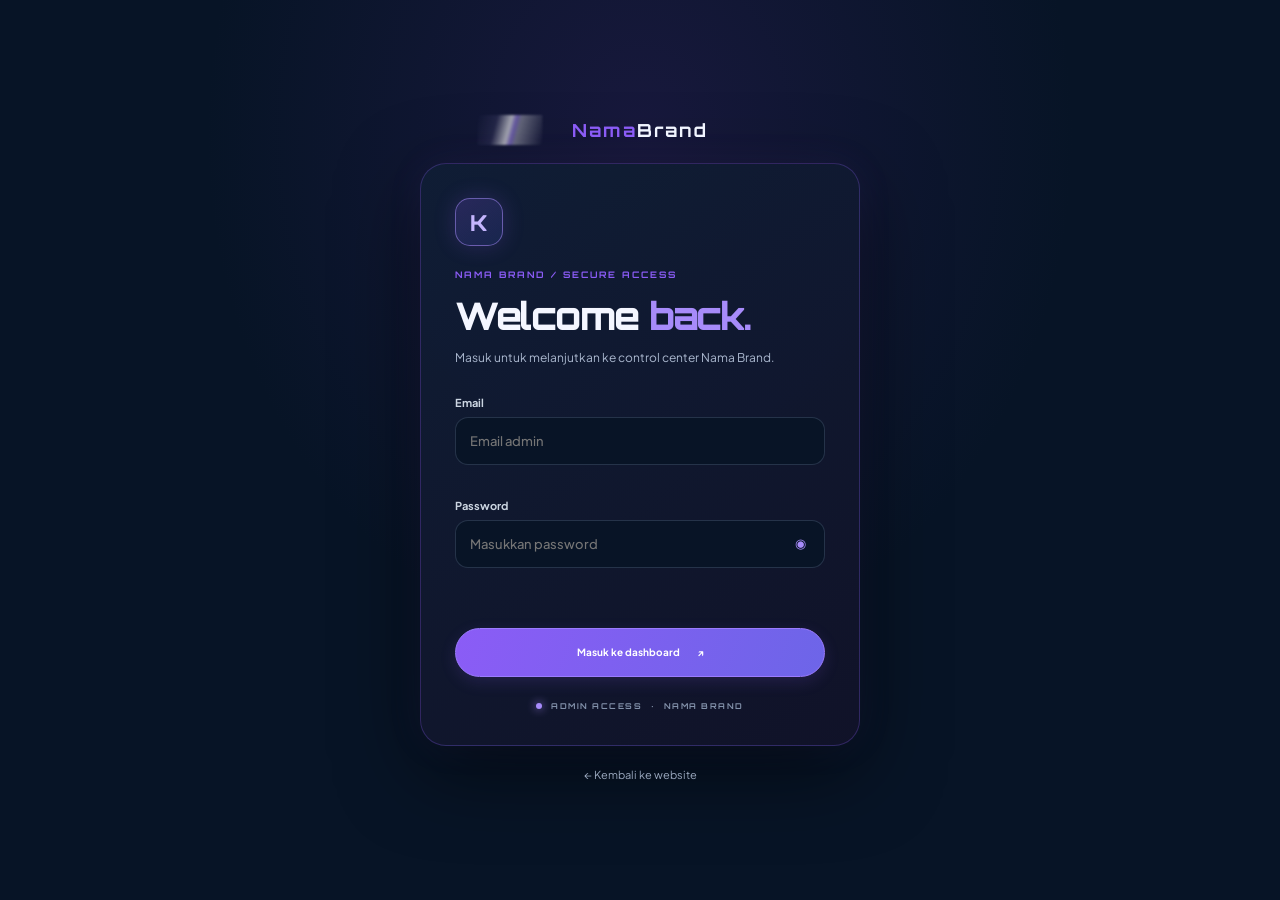
==== commit af556057: "Refresh demo defaults script cache" ====
--- a/admin-catalog.html
+++ b/admin-catalog.html
@@ -1 +1 @@
-<!doctype html><html lang="id"><head><meta charset="utf-8"><meta name="viewport" content="width=device-width,initial-scale=1"><meta name="theme-color" content="#071426"><title>Kelola Katalog — Nama Brand</title><link rel="preconnect" href="https://fonts.googleapis.com"><link rel="preconnect" href="https://fonts.gstatic.com" crossorigin><link href="https://fonts.googleapis.com/css2?family=Orbitron:wght@400..900&family=Plus+Jakarta+Sans:wght@400;500;600;700;800&display=swap" rel="stylesheet"><link rel="stylesheet" href="assets/css/style.css?v=admin-auth-2"><script src="assets/js/admin-auth.js?v=1"></script></head><body class="admin-body"><header class="admin-topbar"><a class="brand" href="admin.html"><span class="brand-name"><span class="brand-ky">Nama</span><span class="brand-rest"> Brand</span></span> <span class="admin-label">ADMIN</span></a><div class="admin-menu-wrap"><button class="admin-menu-toggle" aria-label="Buka menu admin" aria-expanded="false">☰</button><nav class="admin-menu"><a href="admin.html">Dashboard</a><a class="active" href="admin-catalog.html">Kelola katalog</a><a href="admin-testimonials.html">Kelola testimoni</a><a href="#" data-auth-placeholder="logout">Logout</a><a href="index.html">← Lihat website</a></nav></div></header><main class="admin-main"><div class="admin-heading"><div><p class="admin-kicker">PRODUCT MANAGEMENT / 01</p><h1>Kelola <span>katalog.</span></h1><p class="admin-subtitle">Tambah akun game, atur detail produk, unggah banyak foto, dan sesuaikan crop sebelum ditampilkan.</p></div><div class="admin-stats"><div><strong id="total-products">0</strong><span>TOTAL PRODUK</span></div><div><strong id="available-products">0</strong><span>TERSEDIA</span></div></div></div><div class="admin-notice"><strong>Penyimpanan lokal sementara</strong><span>Data dan foto hanya tersimpan di browser/perangkat ini. Supabase akan dihubungkan setelah fitur admin selesai.</span></div><div class="admin-layout"><section class="admin-panel admin-form-panel"><div class="admin-panel-heading"><div><p class="admin-kicker">PRODUCT DETAILS</p><h2 id="form-heading">Tambah produk</h2></div><span class="admin-step">01</span></div><form id="product-form"><input type="hidden" id="product-id"><label class="admin-field">Nama akun<input id="product-name" required maxlength="90" placeholder="Contoh: akun Mythic Full Skin"></label><label class="admin-field">Game<input id="product-game" required maxlength="60" placeholder="Contoh: Mobile Legends"></label><label class="admin-field">Slug produk<input id="product-slug" maxlength="100" placeholder="contoh: akun-mobile-legends-mythic"></label><label class="admin-field">Nomor WhatsApp tujuan<input id="product-whatsapp" inputmode="tel" maxlength="20" placeholder="6285823538473"></label><label class="admin-field">Harga (Rp)<input id="product-price" type="number" min="0" step="1000" required placeholder="Contoh: 1500000"></label><label class="admin-field">Deskripsi<textarea id="product-description" rows="4" maxlength="1200" placeholder="Rank, skin, item, server, dan detail akun..."></textarea></label><label class="admin-field">Status stok<select id="product-status"><option value="available">Tersedia</option><option value="sold">Terjual</option></select></label><div class="admin-field"><span class="admin-field-label">Foto akun (maksimal 20 foto)</span><label class="upload-area" for="product-images"><span class="upload-symbol">＋</span><strong>Pilih beberapa foto akun</strong><small>JPG, PNG, WebP · Maksimal 20 foto · 8 MB per foto</small><input id="product-images" type="file" accept="image/png,image/jpeg,image/webp" multiple></label><div id="image-queue" class="image-queue"></div></div><div class="admin-form-actions"><button class="admin-primary" type="submit" id="save-product">Simpan produk <span>↗</span></button><button class="admin-secondary" type="button" id="reset-form">Reset</button></div><p class="admin-form-message" id="form-message" role="status"></p></form></section><section class="admin-panel admin-list-panel"><div class="admin-panel-heading"><div><p class="admin-kicker">YOUR INVENTORY</p><h2>Daftar produk</h2></div><span class="admin-step">02</span></div><div class="admin-list-toolbar"><input id="admin-search" type="search" placeholder="Cari nama akun atau game..." aria-label="Cari produk"><button id="export-products" class="admin-secondary" type="button">Backup JSON ↓</button></div><div id="admin-product-list" class="admin-product-list"></div></section></div></main><script src="assets/js/demo-defaults.js?v=1" defer></script><script src="assets/js/admin-menu.js" defer></script><script src="assets/js/photo-editor.js?v=photo-gesture-2" defer></script><script src="assets/js/admin.js?v=slug-wa-1" defer></script></body></html>+<!doctype html><html lang="id"><head><meta charset="utf-8"><meta name="viewport" content="width=device-width,initial-scale=1"><meta name="theme-color" content="#071426"><title>Kelola Katalog — Nama Brand</title><link rel="preconnect" href="https://fonts.googleapis.com"><link rel="preconnect" href="https://fonts.gstatic.com" crossorigin><link href="https://fonts.googleapis.com/css2?family=Orbitron:wght@400..900&family=Plus+Jakarta+Sans:wght@400;500;600;700;800&display=swap" rel="stylesheet"><link rel="stylesheet" href="assets/css/style.css?v=admin-auth-2"><script src="assets/js/admin-auth.js?v=1"></script></head><body class="admin-body"><header class="admin-topbar"><a class="brand" href="admin.html"><span class="brand-name"><span class="brand-ky">Nama</span><span class="brand-rest"> Brand</span></span> <span class="admin-label">ADMIN</span></a><div class="admin-menu-wrap"><button class="admin-menu-toggle" aria-label="Buka menu admin" aria-expanded="false">☰</button><nav class="admin-menu"><a href="admin.html">Dashboard</a><a class="active" href="admin-catalog.html">Kelola katalog</a><a href="admin-testimonials.html">Kelola testimoni</a><a href="#" data-auth-placeholder="logout">Logout</a><a href="index.html">← Lihat website</a></nav></div></header><main class="admin-main"><div class="admin-heading"><div><p class="admin-kicker">PRODUCT MANAGEMENT / 01</p><h1>Kelola <span>katalog.</span></h1><p class="admin-subtitle">Tambah akun game, atur detail produk, unggah banyak foto, dan sesuaikan crop sebelum ditampilkan.</p></div><div class="admin-stats"><div><strong id="total-products">0</strong><span>TOTAL PRODUK</span></div><div><strong id="available-products">0</strong><span>TERSEDIA</span></div></div></div><div class="admin-notice"><strong>Penyimpanan lokal sementara</strong><span>Data dan foto hanya tersimpan di browser/perangkat ini. Supabase akan dihubungkan setelah fitur admin selesai.</span></div><div class="admin-layout"><section class="admin-panel admin-form-panel"><div class="admin-panel-heading"><div><p class="admin-kicker">PRODUCT DETAILS</p><h2 id="form-heading">Tambah produk</h2></div><span class="admin-step">01</span></div><form id="product-form"><input type="hidden" id="product-id"><label class="admin-field">Nama akun<input id="product-name" required maxlength="90" placeholder="Contoh: akun Mythic Full Skin"></label><label class="admin-field">Game<input id="product-game" required maxlength="60" placeholder="Contoh: Mobile Legends"></label><label class="admin-field">Slug produk<input id="product-slug" maxlength="100" placeholder="contoh: akun-mobile-legends-mythic"></label><label class="admin-field">Nomor WhatsApp tujuan<input id="product-whatsapp" inputmode="tel" maxlength="20" placeholder="6285823538473"></label><label class="admin-field">Harga (Rp)<input id="product-price" type="number" min="0" step="1000" required placeholder="Contoh: 1500000"></label><label class="admin-field">Deskripsi<textarea id="product-description" rows="4" maxlength="1200" placeholder="Rank, skin, item, server, dan detail akun..."></textarea></label><label class="admin-field">Status stok<select id="product-status"><option value="available">Tersedia</option><option value="sold">Terjual</option></select></label><div class="admin-field"><span class="admin-field-label">Foto akun (maksimal 20 foto)</span><label class="upload-area" for="product-images"><span class="upload-symbol">＋</span><strong>Pilih beberapa foto akun</strong><small>JPG, PNG, WebP · Maksimal 20 foto · 8 MB per foto</small><input id="product-images" type="file" accept="image/png,image/jpeg,image/webp" multiple></label><div id="image-queue" class="image-queue"></div></div><div class="admin-form-actions"><button class="admin-primary" type="submit" id="save-product">Simpan produk <span>↗</span></button><button class="admin-secondary" type="button" id="reset-form">Reset</button></div><p class="admin-form-message" id="form-message" role="status"></p></form></section><section class="admin-panel admin-list-panel"><div class="admin-panel-heading"><div><p class="admin-kicker">YOUR INVENTORY</p><h2>Daftar produk</h2></div><span class="admin-step">02</span></div><div class="admin-list-toolbar"><input id="admin-search" type="search" placeholder="Cari nama akun atau game..." aria-label="Cari produk"><button id="export-products" class="admin-secondary" type="button">Backup JSON ↓</button></div><div id="admin-product-list" class="admin-product-list"></div></section></div></main><script src="assets/js/demo-defaults.js?v=2" defer></script><script src="assets/js/admin-menu.js" defer></script><script src="assets/js/photo-editor.js?v=photo-gesture-2" defer></script><script src="assets/js/admin.js?v=slug-wa-1" defer></script></body></html>
--- a/assets/css/style.css
+++ b/assets/css/style.css
@@ -928,3 +928,12 @@
 .admin-login-back{color:#9ba9bf;font-size:11px;text-decoration:none}
 .admin-login-back:hover{color:#c4b5fd}
 @media(max-width:520px){.admin-login-card{padding:27px 22px;border-radius:22px}}
+
+/* Testimonial text wrapping: prevent long links/IDs from escaping cards */
+.testimonial-card{min-width:0;max-width:100%}
+.testimonial-card-copy{min-width:0;max-width:100%;overflow:hidden}
+.testimonial-card-copy h2,.testimonial-card-copy p{max-width:100%;min-width:0;overflow-wrap:anywhere;word-break:break-word}
+.testimonial-card-copy p{white-space:pre-wrap;line-height:1.75}
+.admin-product-row{min-width:0}
+.admin-product-details{min-width:0;overflow:hidden}
+.admin-product-details strong,.admin-product-details span,.admin-product-details b{max-width:100%;overflow-wrap:anywhere;word-break:break-word}
